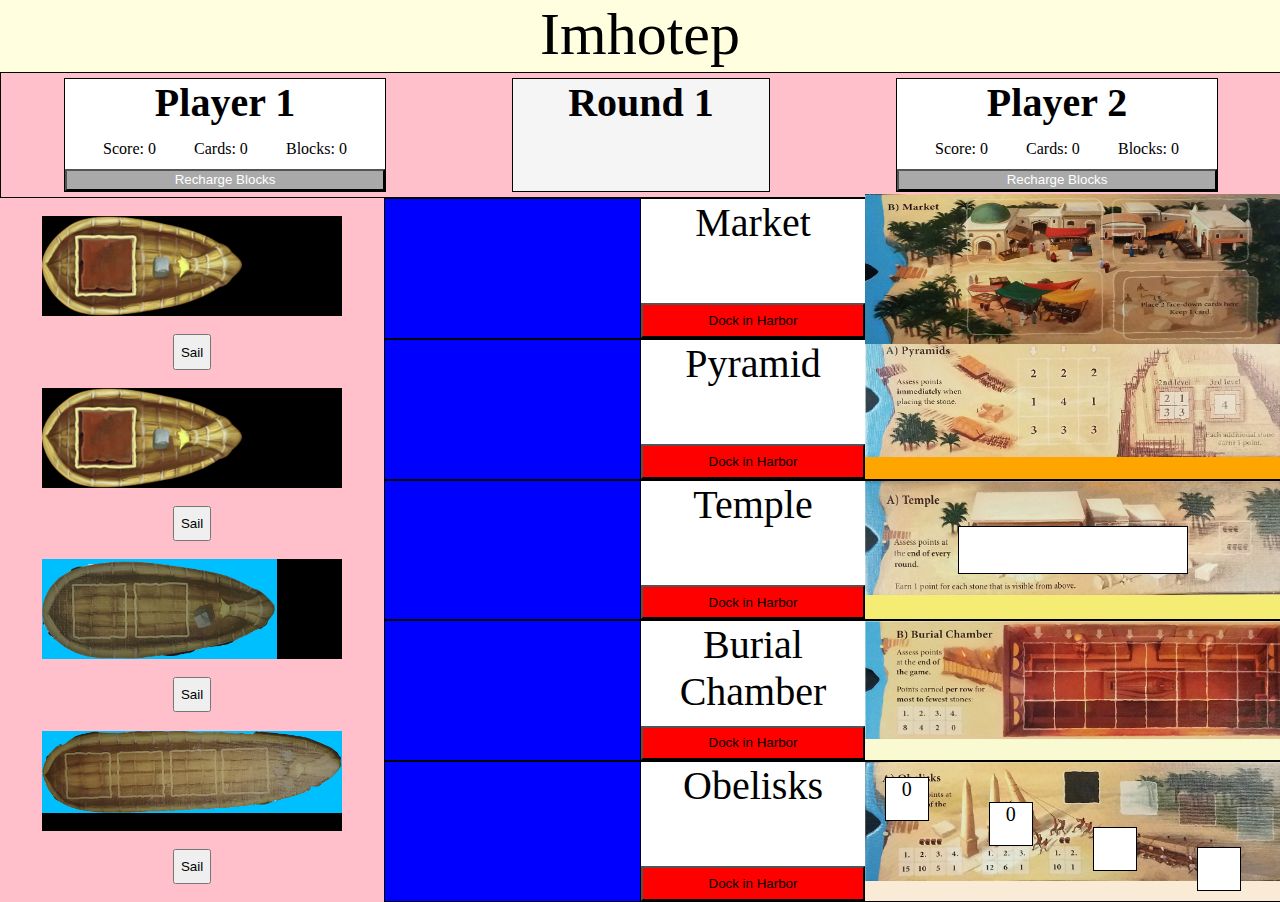
==== index.html @ 7f88c3fd "temple with calculations" ====
<!DOCTYPE html>
<html lang="en">
<head>
    <title>Imhotep Hackathon</title>
    <link rel="stylesheet" href="style.css">
    <script src="https://ajax.googleapis.com/ajax/libs/jquery/3.3.1/jquery.min.js"></script>
    <script src="ships.js"></script>
    <script src="burial_chamber.js"></script>
    <script src="temple.js"></script>
    <script src="players.js"></script>
    <script src="game.js"></script>
    <script src="main.js"></script>
</head>
<body>
    <div class="header">
        <div class="game-title">Imhotep</div>
    </div>
    <div class="body-container">
        <div class="stats-container">
            <div class="player-one-container">
                    <div class="player-title">
                        Player 1
                    </div>
                    <div class="player-stats">
                        <p class="player-one-score">Score: 0</p>
                        <p class="player-one-cards">Cards: 0</p>
                        <p class="player-one-blocks">Blocks: 0</p>
                    </div>
                    <button class="recharge-button" id="0">Recharge Blocks</button>
            </div>
            <div class="round-container">
                Round 1
            </div>
            <div class="player-two-container">
                <div class="player-title">
                    Player 2
                </div>
                <div class="player-stats">
                    <p class="player-two-score">Score: 0</p>
                    <p class="player-two-cards">Cards: 0</p>
                    <p class="player-two-blocks">Blocks: 0</p>
                </div>
                <button class="recharge-button" id="1">Recharge Blocks</button>
            </div>
        </div>
        <div class="gameboard-left-container">
            <div class="harbor">
            </div>
        </div>
        <div class="harbor-container">
            <div class="market-harbor"></div>
            <div class="pyramid-harbor"></div>
            <div class="temple-harbor"></div>
            <div class="burialchamber-harbor"></div>
            <div class="obelisks-harbor"></div>
        </div>
        <div class="gameboard-right-container">
            <div class="market-container">
                <div class="market-titlearea">
                        <div class="market-name">Market</div>
                        <button class="market-dock-button">Dock in Harbor</button>
                    </div>
                <div class="market-card-container">
                    <img src="game_pieces/market.jpg" alt="">
                    <div class="card" id="card1">card 1</div>
                    <div class="card" id="card1">card 2</div>
                    <div class="card" id="card3">card 3</div>
                    <div class="card" id="card4">card 4</div>
                </div>
            </div>
            <div class="pyramid">
                <div class="pyramid-titlearea">
                    <div class="pyramid-name">Pyramid</div>
                    <button class="pyramid-dock-button">Dock in Harbor</button>
                </div>
                <div class="pyramid-container">
                    <div class="pyramid-block-container">
                        <div class="pyramid-block" id="pyramidBlock1"></div>
                        <div class="pyramid-block" id="pyramidBlock2"></div>
                        <div class="pyramid-block" id="pyramidBlock3"></div>
                        <div class="pyramid-block" id="pyramidBlock4"></div>
                        <div class="pyramid-block" id="pyramidBlock5"></div>
                        <div class="pyramid-block" id="pyramidBlock6"></div>
                        <div class="pyramid-block" id="pyramidBlock7"></div>
                        <div class="pyramid-block" id="pyramidBlock8"></div>
                        <div class="pyramid-block" id="pyramidBlock9"></div>
                        <div class="pyramid-level2-container">
                            <div class="pyramid-block-2nd" id="pyramidBlock10"></div>
                            <div class="pyramid-block-2nd" id="pyramidBlock11"></div>
                            <div class="pyramid-block-2nd" id="pyramidBlock12"></div>
                            <div class="pyramid-block-2nd" id="pyramidBlock13"></div>
                        </div>
                        
                        <div class="pyramid-block-3rd" id="pyramidBlock14"></div>
                    </div>
                </div>
            </div>
            <div class="temple-container">
                <div class="temple-titlearea">
                    <div class="temple-name">Temple</div>
                    <button class="temple-dock-button">Dock in Harbor</button>
                </div>
                <div class="temple-block-container">
                    <div class="temple-block" id="templeBlock1"></div>
                </div>
            </div>
            <div class="burial-chamber">
                <div class="burial-chamber-titlearea">
                    <div class="burial-chamber-name">Burial Chamber</div>
                    <button class="burial-dock-button">Dock in Harbor</button>
                </div>
                <div class="burial-chamber-container">
                    <div class="burial_chamber">
                    </div>
                </div>
            </div>
            <div class="obelisks">
                <div class="obelisks-titlearea">
                    <div class="obelisks-name">Obelisks</div>
                    <button class="obelisks-dock-button">Dock in Harbor</button>
                </div>  
                <div class="obelisks-container">
                    
                    <div class="obelisks-column">
                        <div id="obelisk1">0</div>
                    </div>
                    <div class="obelisks-column">
                        <div id="obelisk2">0</div>
                    </div>
                    <div class="obelisks-column">
                        <div id="obelisk3"></div>
                    </div>
                    <div class="obelisks-column">
                        <div id="obelisk4"></div>
                    </div>
                </div>
            </div>
        </div>
    </div>
</body>
</html>
---- style.css ----
body {
    margin: 0;
    height: 100vh;
    width: 100vw;
}

.header {
    background-color: lightyellow;
    height: 8%;
    width: 100%;
    text-align: center;
}

.game-title {
    font-size: 60px;
}

.body-container {
    background-color: lightblue;
    height: 92%;
    width: 100%;
}

.stats-container {
    background-color: pink;
    border: 1px solid black;
    height: 15%;
    width: 100%;
    display: flex;
    justify-content: space-around;
    align-items: center;
}

.player-one-container {
    background-color: white;
    border: 1px solid black;
    height: 90%;
    width: 25%;
    display: flex;
    flex-direction: column;
}

.player-title {
    height: 40%;
    width: 100%;
    margin: auto;
    text-align: center;
    font-size: 40px;
    font-weight: bold;
}

.player-stats {
    height: 40%;
    width: 100%;
    display: flex;
    justify-content: space-evenly;
}

.recharge-button {
    height: 20%;
    width: 100%;
    background-color: darkgrey;
    color: white;
}

.round-container {
    background-color: whitesmoke;
    border: 1px solid black;
    height: 90%;
    width: 20%;
    text-align: center;
    font-size: 40px;
    font-weight: bold;
}

.player-two-container {
    background-color: white;
    border: 1px solid black;
    height: 90%;
    width: 25%;
    display: flex;
    flex-direction: column;
}

.gameboard-left-container {
    background-color: blueviolet;
    height: 85%;
    width: 30%;
    box-sizing: border-box;
    float: left;
}

.boat-container {
    background-color: purple;
    border: 1px solid black;
    height: 75%;
    width: 35%;
    display: flex;
    flex-direction: column;
    justify-content: space-evenly;
    align-items: center;
}




/* START OF JUN'S CSS */

.harbor{
    display: flex;
    background-color: pink;
    flex-direction: column;
    height: 100%;
    width: 100%;
    /* display: inline-flex; */
    justify-content: space-evenly;
    align-items: center;
}

.ship{
    height: 100px;
    width: 300px;
    background-repeat: no-repeat;
    background-size: contain;
    background-color: black;
}

.stone{
    height: 40px;
    width: 40px;
    float: right;
    background-color: rgb(0, 0, 0);
    border: 1px white groove;
}

/* .dock{
    height: 200px;
    width: 500px;
    border: 1px brown dotted;
} */

.burial_chamber{
    height: 90%;
    width: 90%;
    display: flex;
    flex-direction: column;
    flex-wrap: wrap;
    justify-content: left;
}

/* sail button */
.sail {
    height: 5%;
    width: 10%;
}

/* END OF JUN'S CSS */






/* .boat {
    background-color: lavender;
    border: 1px solid black;
    height: 20%;
    width: 90%;
    display: flex;
    justify-content: space-evenly;
    align-items: center;
}

.boat-square {
    background-color: grey;
    border: 1px solid black;
    height: 50%;
    width: 20%;
} */



.gameboard-right-container {
    background-color: orangered;
    height: 85%;
    width: 50%;
    display: flex;
    flex-direction: column;
    box-sizing: border-box;
    float: right;
}

.harbor-container {
    background-color: skyblue;
    height: 85%;
    width: 20%;
    float: left;
    display: flex;
    flex-direction: column;
}

.market-harbor {
    background-color: blue;
    border: 1px solid black;
    height: 20%;
    width: 100%;
}

.pyramid-harbor {
    background-color: blue;
    border: 1px solid black;
    height: 20%;
    width: 100%;
}

.temple-harbor {
    background-color: blue;
    border: 1px solid black;
    height: 20%;
    width: 100%;
}

.temple-block .stone {
    float: left;
}

.burialchamber-harbor {
    background-color: blue;
    border: 1px solid black;
    height: 20%;
    width: 100%;
    display: flex;
    justify-content: flex-end;
    align-items: center;

}

.obelisks-harbor {
    background-color: blue;
    border: 1px solid black;
    height: 20%;
    width: 100%;
}

.market-container {
    background-color: lightseagreen;
    border: 1px solid black;
    height: 20%;
    width: 100%;
    display: inline-flex;
}

.market-titlearea {
    background-color: white;
    height: 100%;
    width: 35%;
    display: flex;
    flex-direction: column;
}

.market-name {
    background-color: white;
    height: 75%;
    width: 100%;
    text-align: center;
    font-size: 40px;
}

.market-dock-button {
    background-color: red;
    height: 25%;
    width: 100%;
}

.market-card-container {
    background-color: lightcyan;
    /* background-image: url(game_pieces/market.jpg);
    background-repeat: no-repeat;
    background-size: cover; */
    /* max-width: 100%;
    max-height: auto;
    width: 100px;
    height: 100px; */
    float: right;
    height: 100%;
    width: 65%;
    display: flex;
    flex-direction: column;
    flex-wrap: wrap;
    justify-content: space-around;
    align-items: center;
    position: relative;
}

.market-card-container > img {
    max-width: 100%;
    max-height: auto;
    width: 630px;
    height: 150px;
    position: absolute;
}

.card {
    background-color: white;
    border: 1px solid black;
    height: 40%;
    width: 30%;
    /* z-index: 1; */
}

.pyramid {
    background-color: lightcyan;
    border: 1px solid black;
    height: 20%;
    width: 100%;
    display: inline-flex;
}

.pyramid-titlearea {
    background-color: white;
    height: 100%;
    width: 35%;
    display: flex;
    flex-direction: column;
}

.pyramid-name {
    background-color: white;
    height: 75%;
    width: 100%;
    text-align: center;
    font-size: 40px;
}

.pyramid-dock-button {
    background-color: red;
    height: 25%;
    width: 100%;
}

.pyramid-container {
    background-color: orange;
    background-image: url(game_pieces/pyramids.jpg);
    background-repeat: no-repeat;
    background-size: contain;
    height: 100%;
    width: 65%;
    float: right;
    display: flex;
    justify-content: center;
    align-items: center;
}

.pyramid-block-container {
    background-color: transparent;
    height: 100%;
    width: 35%;
    text-align: center;
    display: flex;
    flex-wrap: wrap;
    align-items: center;
    justify-content: inherit;
    position: relative;
}

.pyramid-block {
    background-color: transparent;
    /* border: 1px solid black; */
    box-sizing: border-box;
    height: 33.1%;
    width: 30%;
}

.pyramid-level2-container {
    background-color: transparent;
    /* border: 1px solid black; */
    position: absolute;
    height: 70%;
    width: 55%;
    display: flex;
    flex-wrap: wrap;
    align-items: center;
}

.pyramid-block-2nd {
    background-color: transparent;
    /* border: 1px solid black; */
    box-sizing: border-box;
    height: 50%;
    width: 50%;
}

.pyramid-block-3rd {
    background-color: transparent;
    /* border: 1px solid black; */
    box-sizing: border-box;
    height: 33%;
    width: 30%;
    position: absolute;
}

.temple-container {
    background-color: lightcyan;
    border: 1px solid black;
    height: 20%;
    width: 100%;
    display: inline-flex;
}

.temple-titlearea {
    background-color: white;
    height: 100%;
    width: 35%;
    display: flex;
    flex-direction: column;
}

.temple-name {
    background-color: white;
    height: 75%;
    width: 100%;
    text-align: center;
    font-size: 40px;
}

.temple-dock-button {
    background-color: red;
    height: 25%;
    width: 100%;
}

.temple-block-container {
    background-color: rgb(245, 236, 116);
    background-image: url(game_pieces/temple.jpg);
    background-repeat: no-repeat;
    background-size: contain;
    height: 100%;
    width: 65%;
    float: right;
    display: flex;
    justify-content: center;
    align-items: center;
}

.temple-block {
    background-color: white;
    border: 1px solid black;
    height: 33%;
    width: 55%;
    float: left;
}

.burial-chamber {
    background-color: lightgoldenrodyellow;
    border: 1px solid black;
    height: 20%;
    width: 100%;
    display: inline-flex;
}

.burial-chamber-titlearea {
    background-color: white;
    height: 100%;
    width: 35%;
    display: flex;
    flex-direction: column;
}

.burial-chamber-name {
    background-color: white;
    height: 75%;
    width: 100%;
    text-align: center;
    font-size: 40px;
}

.burial-dock-button {
    background-color: red;
    height: 25%;
    width: 100%;
}

.burial-chamber-container {
    background-image: url('game_pieces/burial_chamber.jpg');
    background-repeat: no-repeat;
    background-size: contain;
    /* background-position: center; */
    height: 100%;
    width: 65%;
    display: flex;
    justify-content: center;
    align-items: center;
    float: right;
}

.burial-chamber-block-container {
    background-color: whitesmoke;
    height: 90%;
    width: 90%;
    display: flex;
    flex-wrap: wrap;
    align-items: center;
}

/* created dynamically */
/* .burial-block {
    background-color: gray;
    border: 1px solid black;
    height: 32%;
    width: 12.1%;
} */

.obelisks {
    background-color: lightslategray;
    border: 1px solid black;
    height: 20%;
    width: 100%;
    display: inline-flex;
}

.obelisks-titlearea {
    background-color: white;
    height: 100%;
    width: 35%;
    display: flex;
    flex-direction: column;
}

.obelisks-name {
    background-color: white;
    height: 75%;
    width: 100%;
    text-align: center;
    font-size: 40px;
}

.obelisks-dock-button {
    background-color: red;
    height: 25%;
    width: 100%;
}

.obelisks-container {
    background-color: antiquewhite;
    background-image: url(game_pieces/obelisks.jpg);
    background-repeat: no-repeat;
    background-size: contain;
    height: 100%;
    width: 65%;
    float: right;
    display: flex;
}

.obelisks-column {
    /* background-color: gold; */
    box-sizing: border-box;
    height: 100%;
    width: 25%;
    position: relative;
}

#obelisk1 {
    background-color: white;
    border: 1px solid black;
    height: 30%;
    width: 40%;
    position: absolute;
    top: 15px;
    left: 20px;
    text-align: center;
    font-size: 20px;
}

#obelisk2 {
    background-color: white;
    border: 1px solid black;
    height: 30%;
    width: 40%;
    position: absolute;
    left: 20px;
    top: 40px;
    text-align: center;
    font-size: 20px;
}

#obelisk3 {
    background-color: white;
    border: 1px solid black;
    height: 30%;
    width: 40%;
    position: absolute;
    top: 65px;
    left: 20px;
}

#obelisk4 {
    background-color: white;
    border: 1px solid black;
    height: 30%;
    width: 40%;
    position: absolute;
    top: 85px;
    left: 20px;
}

.burialchamber-harbor > .ship {
    
}
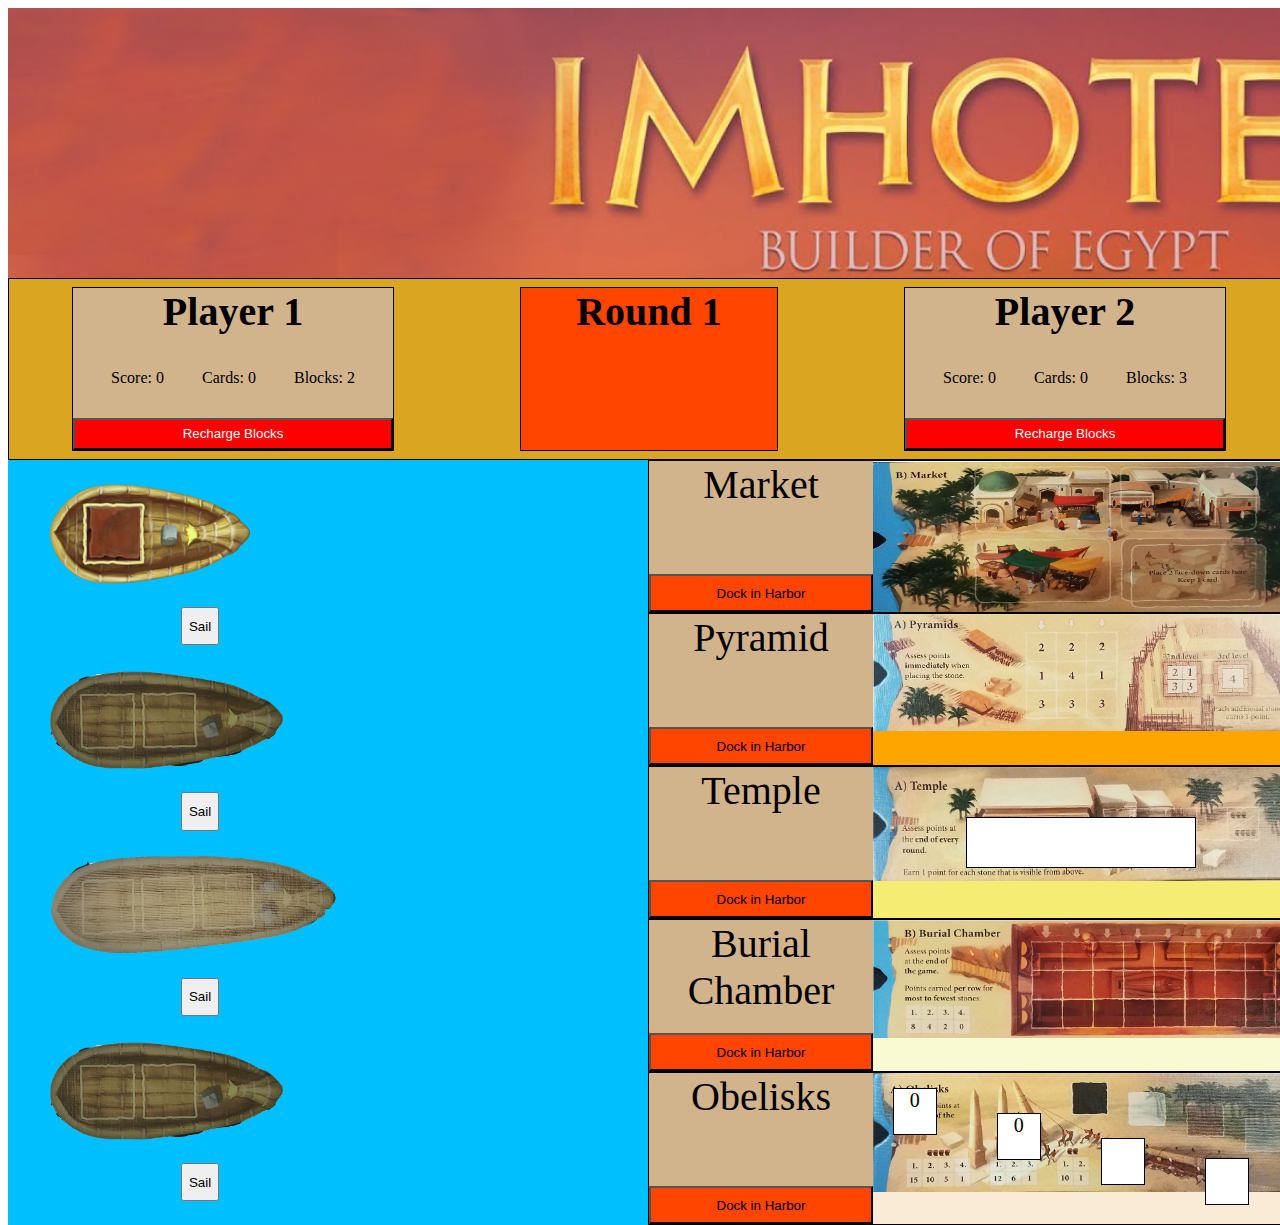
==== commit 7f75ac06: "Merge pull request #23 from jyataslam/temple4" ====
--- a/index.html
+++ b/index.html
@@ -13,7 +13,7 @@
 </head>
 <body>
     <div class="header">
-        <div class="game-title">Imhotep</div>
+        <div class="game-title"></div>
     </div>
     <div class="body-container">
         <div class="stats-container">
@@ -22,23 +22,23 @@
                         Player 1
                     </div>
                     <div class="player-stats">
-                        <p class="player-one-score">Score: 0</p>
-                        <p class="player-one-cards">Cards: 0</p>
-                        <p class="player-one-blocks">Blocks: 0</p>
+                        <p class="player-one-score">Score: <span class="playerOneScore">0</span></p>
+                        <p class="player-one-cards">Cards: <span class="playerOneCards">0</span></p>
+                        <p class="player-one-blocks">Blocks: <span class="playerOneBlocks">2</span></p>
                     </div>
                     <button class="recharge-button" id="0">Recharge Blocks</button>
             </div>
             <div class="round-container">
-                Round 1
+                <span>Round 1</span>
             </div>
             <div class="player-two-container">
                 <div class="player-title">
                     Player 2
                 </div>
                 <div class="player-stats">
-                    <p class="player-two-score">Score: 0</p>
-                    <p class="player-two-cards">Cards: 0</p>
-                    <p class="player-two-blocks">Blocks: 0</p>
+                    <p class="player-two-score">Score: <span class="playerTwoScore">0</span></p>
+                    <p class="player-two-cards">Cards: <span class="playerTwoCards">0</span></p>
+                    <p class="player-two-blocks">Blocks: <span class="playerTwoBlocks">3</span></p>
                 </div>
                 <button class="recharge-button" id="1">Recharge Blocks</button>
             </div>
--- a/style.css
+++ b/style.css
@@ -1,30 +1,35 @@
 body {
-    margin: 0;
     height: 100vh;
     width: 100vw;
 }
 
 .header {
-    background-color: lightyellow;
-    height: 8%;
+
+    height: 30%;
     width: 100%;
     text-align: center;
 }
 
 .game-title {
-    font-size: 60px;
+    background-size: cover;
+    background-image: url("game_pieces/imhotep-title.jpg");
+    background-repeat: no-repeat;
+    display: inline-flex;
+    height: 100%;
+    width: 100%;
 }
 
 .body-container {
     background-color: lightblue;
-    height: 92%;
-    width: 100%;
+    height: 100%;
+    width: 100%;
+
 }
 
 .stats-container {
-    background-color: pink;
-    border: 1px solid black;
-    height: 15%;
+    background-color: goldenrod;
+    border: 1px solid black;
+    height: 20%;
     width: 100%;
     display: flex;
     justify-content: space-around;
@@ -32,7 +37,8 @@
 }
 
 .player-one-container {
-    background-color: white;
+    background-color: tan;
+    font-family: "Times New Roman", Times, Serif;
     border: 1px solid black;
     height: 90%;
     width: 25%;
@@ -59,12 +65,12 @@
 .recharge-button {
     height: 20%;
     width: 100%;
-    background-color: darkgrey;
+    background-color: red;
     color: white;
 }
 
 .round-container {
-    background-color: whitesmoke;
+    background-color: orangered;
     border: 1px solid black;
     height: 90%;
     width: 20%;
@@ -74,7 +80,8 @@
 }
 
 .player-two-container {
-    background-color: white;
+    background-color: tan;
+    font-family: "Times New Roman", Times, Serif;
     border: 1px solid black;
     height: 90%;
     width: 25%;
@@ -92,7 +99,7 @@
 
 .boat-container {
     background-color: purple;
-    border: 1px solid black;
+    //border: 1px solid black;
     height: 75%;
     width: 35%;
     display: flex;
@@ -108,7 +115,7 @@
 
 .harbor{
     display: flex;
-    background-color: pink;
+    background-color: deepskyblue;
     flex-direction: column;
     height: 100%;
     width: 100%;
@@ -122,13 +129,13 @@
     width: 300px;
     background-repeat: no-repeat;
     background-size: contain;
-    background-color: black;
+    background-color: deepskyblue;
 }
 
 .stone{
     height: 40px;
     width: 40px;
-    float: right;
+    float: left;
     background-color: rgb(0, 0, 0);
     border: 1px white groove;
 }
@@ -200,22 +207,19 @@
 }
 
 .market-harbor {
-    background-color: blue;
-    border: 1px solid black;
+    background-color: deepskyblue;
     height: 20%;
     width: 100%;
 }
 
 .pyramid-harbor {
-    background-color: blue;
-    border: 1px solid black;
+    background-color: deepskyblue;
     height: 20%;
     width: 100%;
 }
 
 .temple-harbor {
-    background-color: blue;
-    border: 1px solid black;
+    background-color: deepskyblue;
     height: 20%;
     width: 100%;
 }
@@ -225,8 +229,7 @@
 }
 
 .burialchamber-harbor {
-    background-color: blue;
-    border: 1px solid black;
+    background-color: deepskyblue;
     height: 20%;
     width: 100%;
     display: flex;
@@ -236,8 +239,7 @@
 }
 
 .obelisks-harbor {
-    background-color: blue;
-    border: 1px solid black;
+    background-color: deepskyblue;
     height: 20%;
     width: 100%;
 }
@@ -259,7 +261,8 @@
 }
 
 .market-name {
-    background-color: white;
+    background-color: tan;
+    font-family: "Times New Roman", Times, Serif;
     height: 75%;
     width: 100%;
     text-align: center;
@@ -267,7 +270,7 @@
 }
 
 .market-dock-button {
-    background-color: red;
+    background-color: orangered;
     height: 25%;
     width: 100%;
 }
@@ -325,7 +328,8 @@
 }
 
 .pyramid-name {
-    background-color: white;
+    background-color: tan;
+    font-family: "Times New Roman", Times, Serif;
     height: 75%;
     width: 100%;
     text-align: center;
@@ -333,7 +337,7 @@
 }
 
 .pyramid-dock-button {
-    background-color: red;
+    background-color: orangered;
     height: 25%;
     width: 100%;
 }
@@ -416,7 +420,8 @@
 }
 
 .temple-name {
-    background-color: white;
+    background-color: tan;
+    font-family: "Times New Roman", Times, Serif;
     height: 75%;
     width: 100%;
     text-align: center;
@@ -424,7 +429,7 @@
 }
 
 .temple-dock-button {
-    background-color: red;
+    background-color: orangered;
     height: 25%;
     width: 100%;
 }
@@ -467,7 +472,8 @@
 }
 
 .burial-chamber-name {
-    background-color: white;
+    background-color: tan;
+    font-family: "Times New Roman", Times, Serif;
     height: 75%;
     width: 100%;
     text-align: center;
@@ -475,7 +481,7 @@
 }
 
 .burial-dock-button {
-    background-color: red;
+    background-color: orangered;
     height: 25%;
     width: 100%;
 }
@@ -527,7 +533,8 @@
 }
 
 .obelisks-name {
-    background-color: white;
+    background-color: tan;
+    font-family: "Times New Roman", Times, Serif;
     height: 75%;
     width: 100%;
     text-align: center;
@@ -535,7 +542,7 @@
 }
 
 .obelisks-dock-button {
-    background-color: red;
+    background-color: orangered;
     height: 25%;
     width: 100%;
 }
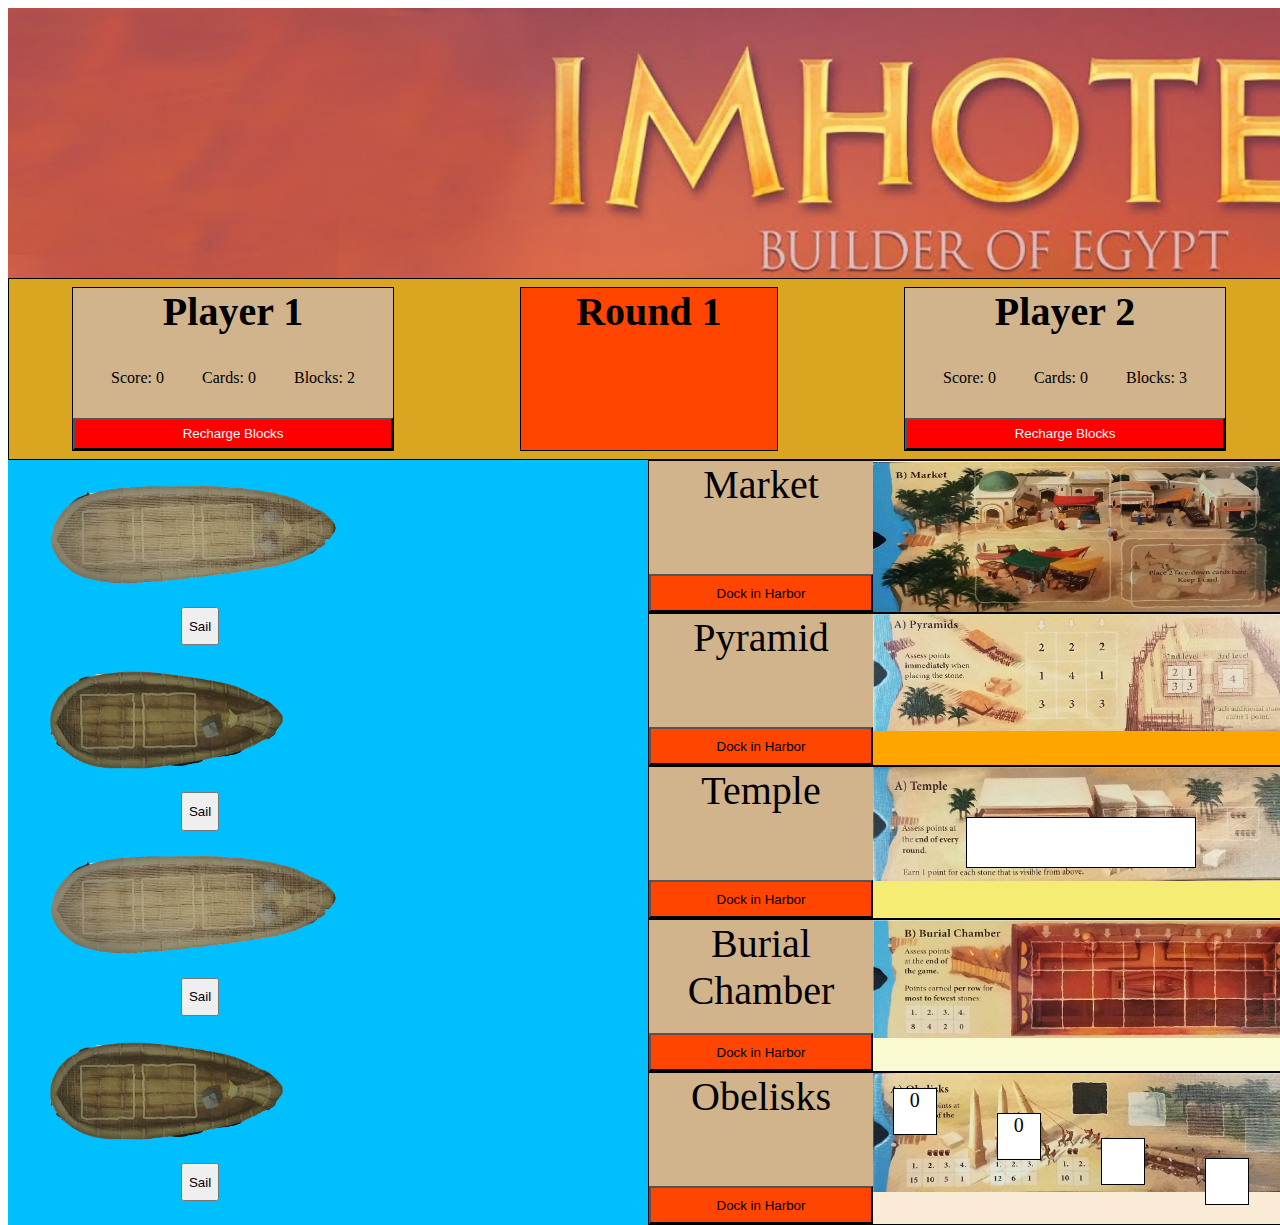
==== commit 08520fbe: "pyramidObj completely done: docking, render, calc points" ====
--- a/index.html
+++ b/index.html
@@ -7,6 +7,7 @@
     <script src="ships.js"></script>
     <script src="burial_chamber.js"></script>
     <script src="temple.js"></script>
+    <script src="pyramid.js"></script>
     <script src="players.js"></script>
     <script src="game.js"></script>
     <script src="main.js"></script>
@@ -75,23 +76,6 @@
                 </div>
                 <div class="pyramid-container">
                     <div class="pyramid-block-container">
-                        <div class="pyramid-block" id="pyramidBlock1"></div>
-                        <div class="pyramid-block" id="pyramidBlock2"></div>
-                        <div class="pyramid-block" id="pyramidBlock3"></div>
-                        <div class="pyramid-block" id="pyramidBlock4"></div>
-                        <div class="pyramid-block" id="pyramidBlock5"></div>
-                        <div class="pyramid-block" id="pyramidBlock6"></div>
-                        <div class="pyramid-block" id="pyramidBlock7"></div>
-                        <div class="pyramid-block" id="pyramidBlock8"></div>
-                        <div class="pyramid-block" id="pyramidBlock9"></div>
-                        <div class="pyramid-level2-container">
-                            <div class="pyramid-block-2nd" id="pyramidBlock10"></div>
-                            <div class="pyramid-block-2nd" id="pyramidBlock11"></div>
-                            <div class="pyramid-block-2nd" id="pyramidBlock12"></div>
-                            <div class="pyramid-block-2nd" id="pyramidBlock13"></div>
-                        </div>
-                        
-                        <div class="pyramid-block-3rd" id="pyramidBlock14"></div>
                     </div>
                 </div>
             </div>
--- a/style.css
+++ b/style.css
@@ -99,7 +99,7 @@
 
 .boat-container {
     background-color: purple;
-    //border: 1px solid black;
+    border: 1px solid black;
     height: 75%;
     width: 35%;
     display: flex;
@@ -367,9 +367,89 @@
     position: relative;
 }
 
+.pyramid-bottom {
+    background-color: white;
+    border: 1px solid black;
+    box-sizing: border-box;
+    height: 33.1%;
+    width: 30%;
+}
+
+/* .pyramid-middle {
+    background-color: rgba(255, 255, 255, 0.527);
+    border: 1px solid black;
+    box-sizing: border-box;
+    height: 33.1%;
+    width: 30%;
+    position: absolute;
+    top: 16.55%;
+    left: 15%;
+    z-index: 1;
+} */
+
+.pyramid-block-container > div:nth-child(10){
+    background-color: rgba(122, 122, 122, 0);
+    border: 1px solid black;
+    box-sizing: border-box;
+    height: 33.1%;
+    width: 30%;
+    position: absolute;
+    top: 16.55%;
+    left: 15%;
+    z-index: 1;
+}
+
+.pyramid-block-container > div:nth-child(11){
+    background-color: rgba(122, 122, 122, 0);
+    border: 1px solid black;
+    box-sizing: border-box;
+    height: 33.1%;
+    width: 30%;
+    position: absolute;
+    top: 16.55%;
+    left: 45%;
+    z-index: 1;
+}
+
+.pyramid-block-container > div:nth-child(12){
+    background-color: rgba(122, 122, 122, 0);
+    border: 1px solid black;
+    box-sizing: border-box;
+    height: 33.1%;
+    width: 30%;
+    position: absolute;
+    top: 49.65%;
+    left: 15%;
+    z-index: 1;
+}
+
+.pyramid-block-container > div:nth-child(13){
+    background-color: rgba(122, 122, 122, 0);
+    border: 1px solid black;
+    box-sizing: border-box;
+    height: 33.1%;
+    width: 30%;
+    position: absolute;
+    top: 49.65%;
+    left: 45%;
+    z-index: 1;
+}
+
+.pyramid-top {
+    background-color: rgba(0, 0, 0, 0);
+    border: 1px solid black;
+    box-sizing: border-box;
+    height: 33.1%;
+    width: 30%;
+    position: absolute;
+    top: 33.1%;
+    left: 30%;
+    z-index: 2;
+}
+/*
 .pyramid-block {
     background-color: transparent;
-    /* border: 1px solid black; */
+    border: 1px solid black;
     box-sizing: border-box;
     height: 33.1%;
     width: 30%;
@@ -377,7 +457,7 @@
 
 .pyramid-level2-container {
     background-color: transparent;
-    /* border: 1px solid black; */
+    border: 1px solid black;
     position: absolute;
     height: 70%;
     width: 55%;
@@ -388,7 +468,7 @@
 
 .pyramid-block-2nd {
     background-color: transparent;
-    /* border: 1px solid black; */
+    border: 1px solid black;
     box-sizing: border-box;
     height: 50%;
     width: 50%;
@@ -396,13 +476,13 @@
 
 .pyramid-block-3rd {
     background-color: transparent;
-    /* border: 1px solid black; */
-    box-sizing: border-box;
-    height: 33%;
-    width: 30%;
-    position: absolute;
-}
-
+    border: 1px solid black;
+    box-sizing: border-box;
+    height: 50%;
+    width: 50%;
+    position: absolute;
+}
+*/
 .temple-container {
     background-color: lightcyan;
     border: 1px solid black;
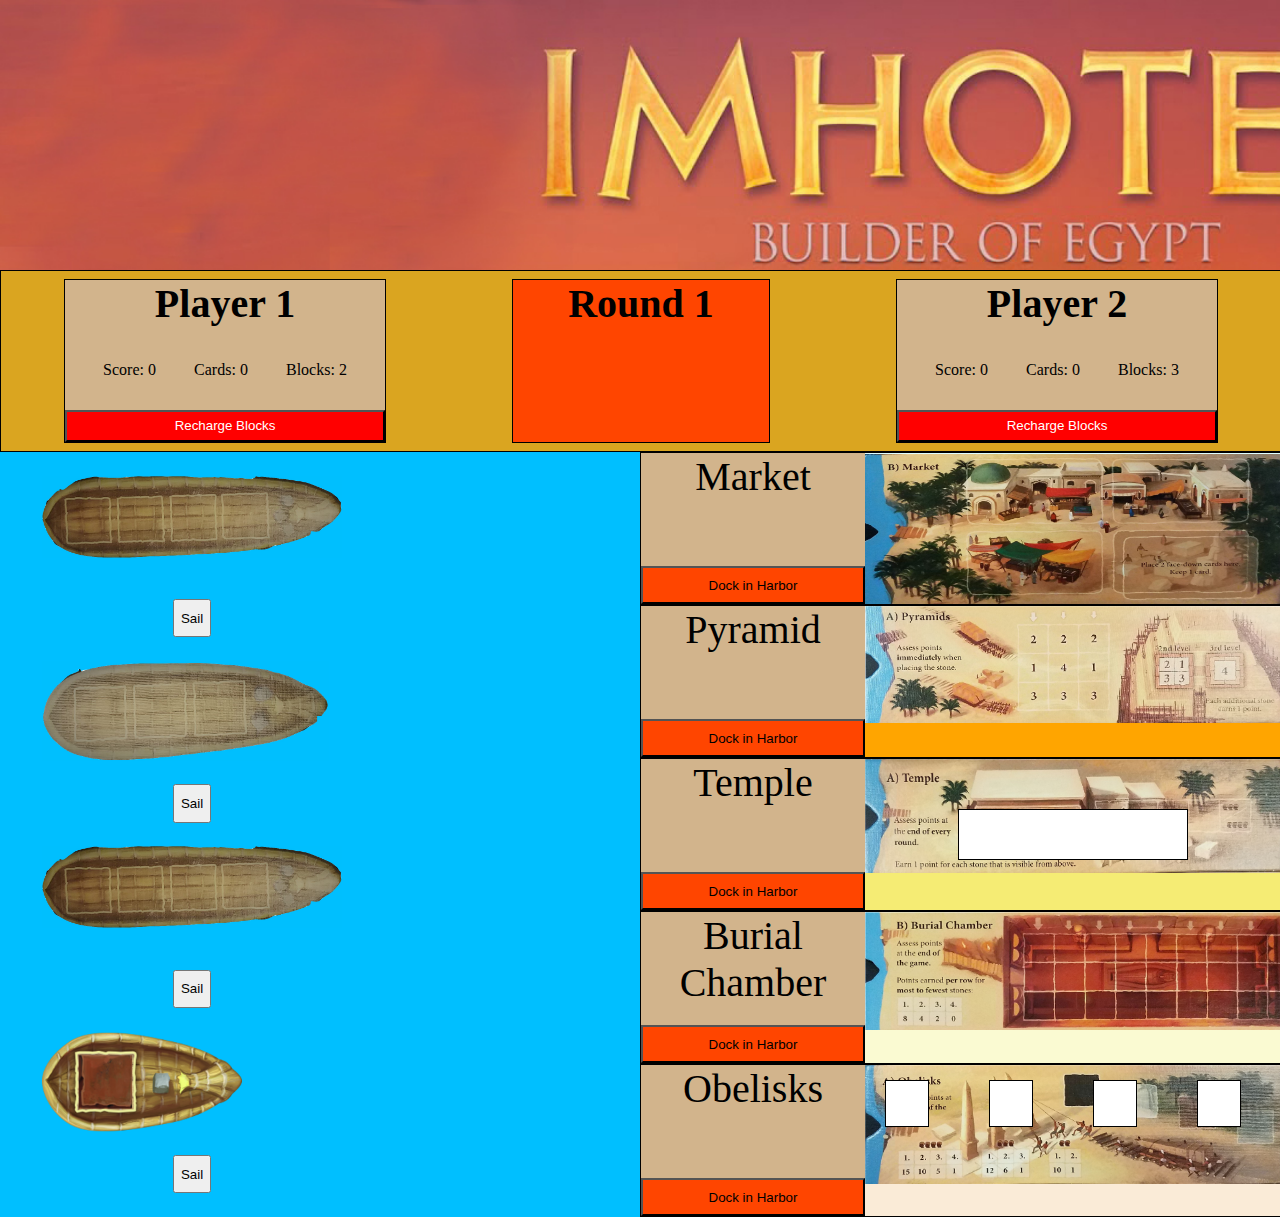
==== commit c1e8cef8: "obeliskObj complete, game updates round, game auto moves next round, cleaned up some excess code" ====
--- a/index.html
+++ b/index.html
@@ -8,6 +8,7 @@
     <script src="burial_chamber.js"></script>
     <script src="temple.js"></script>
     <script src="pyramid.js"></script>
+    <script src="obelisks.js"></script>
     <script src="players.js"></script>
     <script src="game.js"></script>
     <script src="main.js"></script>
@@ -106,16 +107,16 @@
                 <div class="obelisks-container">
                     
                     <div class="obelisks-column">
-                        <div id="obelisk1">0</div>
+                        <div id="obelisk1" class="black"></div>
                     </div>
                     <div class="obelisks-column">
-                        <div id="obelisk2">0</div>
+                        <div id="obelisk2" class="white"></div>
                     </div>
                     <div class="obelisks-column">
-                        <div id="obelisk3"></div>
+                        <div id="obelisk3" class="brown"></div>
                     </div>
                     <div class="obelisks-column">
-                        <div id="obelisk4"></div>
+                        <div id="obelisk4" class="gray"></div>
                     </div>
                 </div>
             </div>
--- a/style.css
+++ b/style.css
@@ -1,10 +1,10 @@
 body {
+    margin: 0;
     height: 100vh;
     width: 100vw;
 }
 
 .header {
-
     height: 30%;
     width: 100%;
     text-align: center;
@@ -23,7 +23,6 @@
     background-color: lightblue;
     height: 100%;
     width: 100%;
-
 }
 
 .stats-container {
@@ -36,7 +35,7 @@
     align-items: center;
 }
 
-.player-one-container {
+.player-one-container, .player-two-container {
     background-color: tan;
     font-family: "Times New Roman", Times, Serif;
     border: 1px solid black;
@@ -79,16 +78,6 @@
     font-weight: bold;
 }
 
-.player-two-container {
-    background-color: tan;
-    font-family: "Times New Roman", Times, Serif;
-    border: 1px solid black;
-    height: 90%;
-    width: 25%;
-    display: flex;
-    flex-direction: column;
-}
-
 .gameboard-left-container {
     background-color: blueviolet;
     height: 85%;
@@ -107,8 +96,6 @@
     justify-content: space-evenly;
     align-items: center;
 }
-
-
 
 
 /* START OF JUN'S CSS */
@@ -164,10 +151,6 @@
 /* END OF JUN'S CSS */
 
 
-
-
-
-
 /* .boat {
     background-color: lavender;
     border: 1px solid black;
@@ -184,7 +167,6 @@
     height: 50%;
     width: 20%;
 } */
-
 
 
 .gameboard-right-container {
@@ -206,19 +188,7 @@
     flex-direction: column;
 }
 
-.market-harbor {
-    background-color: deepskyblue;
-    height: 20%;
-    width: 100%;
-}
-
-.pyramid-harbor {
-    background-color: deepskyblue;
-    height: 20%;
-    width: 100%;
-}
-
-.temple-harbor {
+.market-harbor, .pyramid-harbor, .temple-harbor, .obelisks-harbor {
     background-color: deepskyblue;
     height: 20%;
     width: 100%;
@@ -235,13 +205,6 @@
     display: flex;
     justify-content: flex-end;
     align-items: center;
-
-}
-
-.obelisks-harbor {
-    background-color: deepskyblue;
-    height: 20%;
-    width: 100%;
 }
 
 .market-container {
@@ -252,7 +215,7 @@
     display: inline-flex;
 }
 
-.market-titlearea {
+.market-titlearea, .pyramid-titlearea, .temple-titlearea, .burial-chamber-titlearea, .obelisks-titlearea {
     background-color: white;
     height: 100%;
     width: 35%;
@@ -260,7 +223,7 @@
     flex-direction: column;
 }
 
-.market-name {
+.market-name, .pyramid-name, .temple-name, .burial-chamber-name, .obelisks-name {
     background-color: tan;
     font-family: "Times New Roman", Times, Serif;
     height: 75%;
@@ -269,7 +232,7 @@
     font-size: 40px;
 }
 
-.market-dock-button {
+.market-dock-button, .pyramid-dock-button, .temple-dock-button, .burial-dock-button, .obelisks-dock-button {
     background-color: orangered;
     height: 25%;
     width: 100%;
@@ -319,29 +282,6 @@
     display: inline-flex;
 }
 
-.pyramid-titlearea {
-    background-color: white;
-    height: 100%;
-    width: 35%;
-    display: flex;
-    flex-direction: column;
-}
-
-.pyramid-name {
-    background-color: tan;
-    font-family: "Times New Roman", Times, Serif;
-    height: 75%;
-    width: 100%;
-    text-align: center;
-    font-size: 40px;
-}
-
-.pyramid-dock-button {
-    background-color: orangered;
-    height: 25%;
-    width: 100%;
-}
-
 .pyramid-container {
     background-color: orange;
     background-image: url(game_pieces/pyramids.jpg);
@@ -491,29 +431,6 @@
     display: inline-flex;
 }
 
-.temple-titlearea {
-    background-color: white;
-    height: 100%;
-    width: 35%;
-    display: flex;
-    flex-direction: column;
-}
-
-.temple-name {
-    background-color: tan;
-    font-family: "Times New Roman", Times, Serif;
-    height: 75%;
-    width: 100%;
-    text-align: center;
-    font-size: 40px;
-}
-
-.temple-dock-button {
-    background-color: orangered;
-    height: 25%;
-    width: 100%;
-}
-
 .temple-block-container {
     background-color: rgb(245, 236, 116);
     background-image: url(game_pieces/temple.jpg);
@@ -541,29 +458,6 @@
     height: 20%;
     width: 100%;
     display: inline-flex;
-}
-
-.burial-chamber-titlearea {
-    background-color: white;
-    height: 100%;
-    width: 35%;
-    display: flex;
-    flex-direction: column;
-}
-
-.burial-chamber-name {
-    background-color: tan;
-    font-family: "Times New Roman", Times, Serif;
-    height: 75%;
-    width: 100%;
-    text-align: center;
-    font-size: 40px;
-}
-
-.burial-dock-button {
-    background-color: orangered;
-    height: 25%;
-    width: 100%;
 }
 
 .burial-chamber-container {
@@ -604,29 +498,6 @@
     display: inline-flex;
 }
 
-.obelisks-titlearea {
-    background-color: white;
-    height: 100%;
-    width: 35%;
-    display: flex;
-    flex-direction: column;
-}
-
-.obelisks-name {
-    background-color: tan;
-    font-family: "Times New Roman", Times, Serif;
-    height: 75%;
-    width: 100%;
-    text-align: center;
-    font-size: 40px;
-}
-
-.obelisks-dock-button {
-    background-color: orangered;
-    height: 25%;
-    width: 100%;
-}
-
 .obelisks-container {
     background-color: antiquewhite;
     background-image: url(game_pieces/obelisks.jpg);
@@ -646,7 +517,7 @@
     position: relative;
 }
 
-#obelisk1 {
+#obelisk1, #obelisk2, #obelisk3, #obelisk4 {
     background-color: white;
     border: 1px solid black;
     height: 30%;
@@ -658,38 +529,6 @@
     font-size: 20px;
 }
 
-#obelisk2 {
-    background-color: white;
-    border: 1px solid black;
-    height: 30%;
-    width: 40%;
-    position: absolute;
-    left: 20px;
-    top: 40px;
-    text-align: center;
-    font-size: 20px;
-}
-
-#obelisk3 {
-    background-color: white;
-    border: 1px solid black;
-    height: 30%;
-    width: 40%;
-    position: absolute;
-    top: 65px;
-    left: 20px;
-}
-
-#obelisk4 {
-    background-color: white;
-    border: 1px solid black;
-    height: 30%;
-    width: 40%;
-    position: absolute;
-    top: 85px;
-    left: 20px;
-}
-
 .burialchamber-harbor > .ship {
     
 }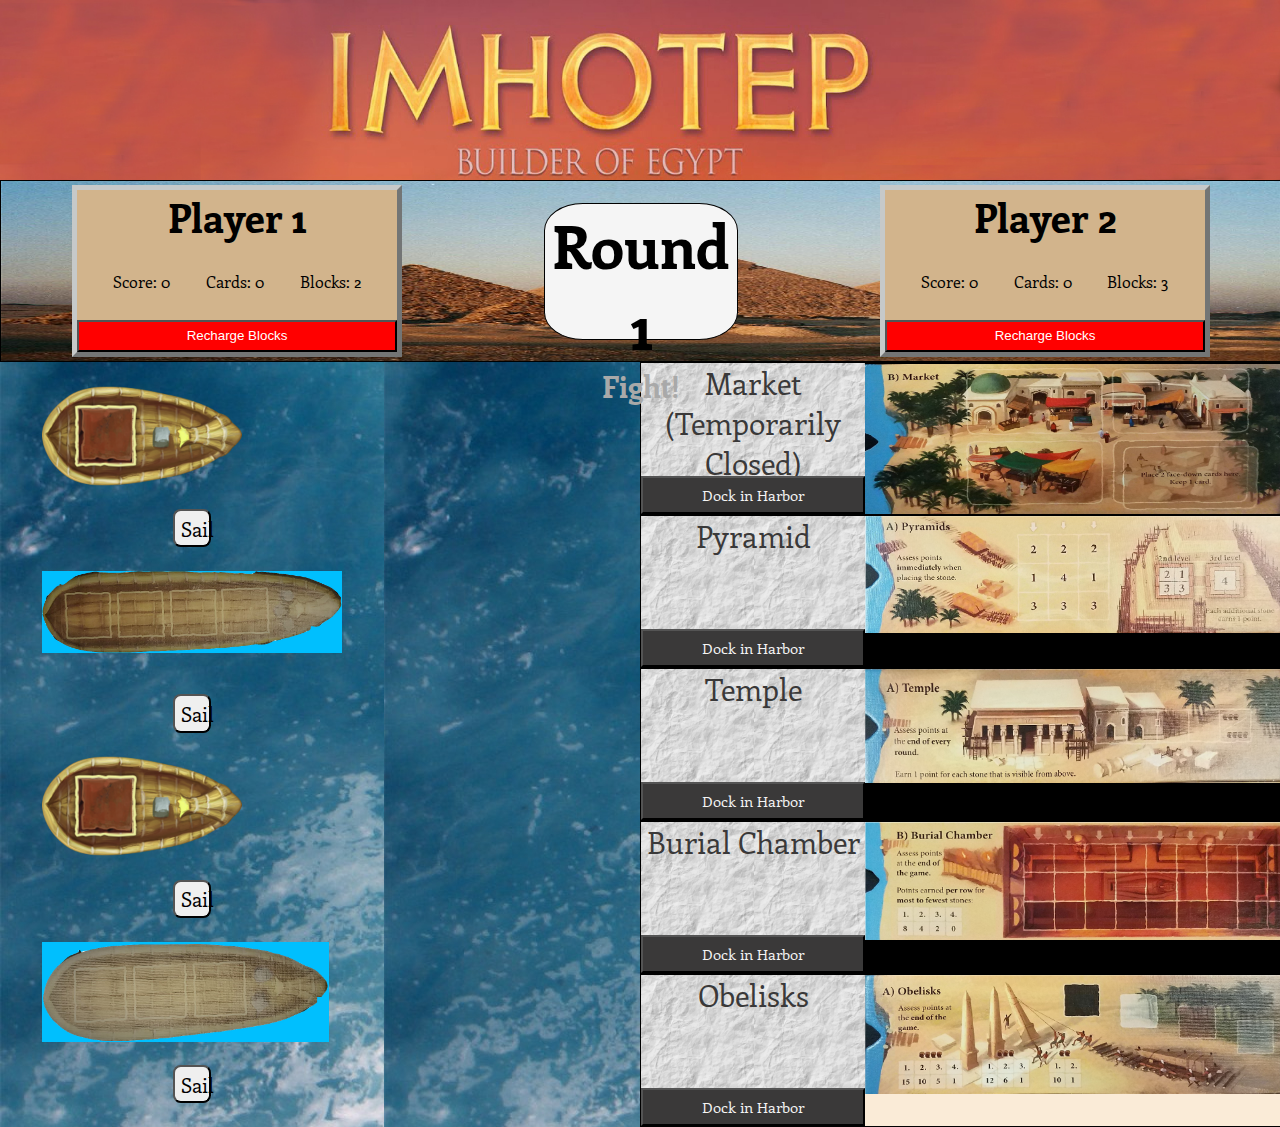
==== commit cc42ebd5: "cleaned up css added new background image for stats container changed overall body font added backgr" ====
--- a/index.html
+++ b/index.html
@@ -2,6 +2,7 @@
 <html lang="en">
 <head>
     <title>Imhotep Hackathon</title>
+    <link href="https://fonts.googleapis.com/css?family=Enriqueta" rel="stylesheet">
     <link rel="stylesheet" href="style.css">
     <script src="https://ajax.googleapis.com/ajax/libs/jquery/3.3.1/jquery.min.js"></script>
     <script src="ships.js"></script>
@@ -31,7 +32,8 @@
                     <button class="recharge-button" id="0">Recharge Blocks</button>
             </div>
             <div class="round-container">
-                <span>Round 1</span>
+                <span class="round-title">Round 1</span>
+                <span class="fight">Fight!</span>
             </div>
             <div class="player-two-container">
                 <div class="player-title">
@@ -59,7 +61,8 @@
         <div class="gameboard-right-container">
             <div class="market-container">
                 <div class="market-titlearea">
-                        <div class="market-name">Market</div>
+                        <div class="market-name">Market<br>
+                        (Temporarily Closed)</div>
                         <button class="market-dock-button">Dock in Harbor</button>
                     </div>
                 <div class="market-card-container">
--- a/style.css
+++ b/style.css
@@ -2,43 +2,45 @@
     margin: 0;
     height: 100vh;
     width: 100vw;
+    font-family: 'Enriqueta', serif;
 }
 
 .header {
-    height: 30%;
+    height: 20%;
     width: 100%;
     text-align: center;
 }
 
 .game-title {
-    background-size: cover;
+    background-size: 100% 100%;
     background-image: url("game_pieces/imhotep-title.jpg");
     background-repeat: no-repeat;
-    display: inline-flex;
     height: 100%;
     width: 100%;
 }
 
 .body-container {
-    background-color: lightblue;
     height: 100%;
     width: 100%;
 }
 
 .stats-container {
-    background-color: goldenrod;
+    background-image: url("game_pieces/pyramid-header.jpg");
+    /* background-color: #3A3939; */
+    background-size: 100% 100%;
     border: 1px solid black;
     height: 20%;
     width: 100%;
     display: flex;
     justify-content: space-around;
     align-items: center;
+    font-family: 'Enriqueta', serif;
 }
 
 .player-one-container, .player-two-container {
     background-color: tan;
-    font-family: "Times New Roman", Times, Serif;
-    border: 1px solid black;
+    font-family: 'Enriqueta', serif;
+    border:5px outset #c6c9c9;
     height: 90%;
     width: 25%;
     display: flex;
@@ -69,17 +71,31 @@
 }
 
 .round-container {
-    background-color: orangered;
-    border: 1px solid black;
-    height: 90%;
-    width: 20%;
+    background-color: whitesmoke;
+    border: 1px solid black;
+    border-radius: 20%;
+    height: 75%;
+    width: 15%;
     text-align: center;
-    font-size: 40px;
     font-weight: bold;
+    font-family: 'Enriqueta', serif;
+    display: flex;
+    flex-direction: column;
+}
+
+.round-title {
+    font-size: 60px;
+    margin: auto;
+}
+
+.fight {
+    font-size: 30px;
+    margin: auto;
+    color: darkgray;
 }
 
 .gameboard-left-container {
-    background-color: blueviolet;
+    background-image: url('game_pieces/ocean.jpg');
     height: 85%;
     width: 30%;
     box-sizing: border-box;
@@ -87,7 +103,6 @@
 }
 
 .boat-container {
-    background-color: purple;
     border: 1px solid black;
     height: 75%;
     width: 35%;
@@ -97,16 +112,11 @@
     align-items: center;
 }
 
-
-/* START OF JUN'S CSS */
-
 .harbor{
     display: flex;
-    background-color: deepskyblue;
-    flex-direction: column;
-    height: 100%;
-    width: 100%;
-    /* display: inline-flex; */
+    flex-direction: column;
+    height: 100%;
+    width: 100%;
     justify-content: space-evenly;
     align-items: center;
 }
@@ -116,7 +126,6 @@
     width: 300px;
     background-repeat: no-repeat;
     background-size: contain;
-    background-color: deepskyblue;
 }
 
 .stone{
@@ -127,12 +136,6 @@
     border: 1px white groove;
 }
 
-/* .dock{
-    height: 200px;
-    width: 500px;
-    border: 1px brown dotted;
-} */
-
 .burial_chamber{
     height: 90%;
     width: 90%;
@@ -142,35 +145,16 @@
     justify-content: left;
 }
 
-/* sail button */
 .sail {
     height: 5%;
     width: 10%;
-}
-
-/* END OF JUN'S CSS */
-
-
-/* .boat {
-    background-color: lavender;
-    border: 1px solid black;
-    height: 20%;
-    width: 90%;
-    display: flex;
-    justify-content: space-evenly;
-    align-items: center;
-}
-
-.boat-square {
-    background-color: grey;
-    border: 1px solid black;
-    height: 50%;
-    width: 20%;
-} */
-
+    font-size: 20px;
+    font-family: 'Enriqueta', serif;
+    border-radius: 20%;
+}
 
 .gameboard-right-container {
-    background-color: orangered;
+    background-color: black;
     height: 85%;
     width: 50%;
     display: flex;
@@ -180,7 +164,7 @@
 }
 
 .harbor-container {
-    background-color: skyblue;
+    background-image: url('game_pieces/ocean.jpg');
     height: 85%;
     width: 20%;
     float: left;
@@ -189,9 +173,11 @@
 }
 
 .market-harbor, .pyramid-harbor, .temple-harbor, .obelisks-harbor {
-    background-color: deepskyblue;
-    height: 20%;
-    width: 100%;
+    height: 20%;
+    width: 100%;
+    display: flex;
+    justify-content: flex-end;
+    align-items: center;
 }
 
 .temple-block .stone {
@@ -199,7 +185,6 @@
 }
 
 .burialchamber-harbor {
-    background-color: deepskyblue;
     height: 20%;
     width: 100%;
     display: flex;
@@ -208,7 +193,7 @@
 }
 
 .market-container {
-    background-color: lightseagreen;
+    background-color: black;
     border: 1px solid black;
     height: 20%;
     width: 100%;
@@ -221,25 +206,30 @@
     width: 35%;
     display: flex;
     flex-direction: column;
+    font-family: 'Enriqueta', serif;
 }
 
 .market-name, .pyramid-name, .temple-name, .burial-chamber-name, .obelisks-name {
-    background-color: tan;
-    font-family: "Times New Roman", Times, Serif;
+    background-image: url('game_pieces/paper.jpg');
+    background-size: contain;
     height: 75%;
     width: 100%;
     text-align: center;
-    font-size: 40px;
+    font-size: 30px;
+    color: #3A3939;
 }
 
 .market-dock-button, .pyramid-dock-button, .temple-dock-button, .burial-dock-button, .obelisks-dock-button {
-    background-color: orangered;
+    background-color:  #3A3939;
     height: 25%;
     width: 100%;
+    font-size: 15px;
+    color: whitesmoke;
+    font-family: 'Enriqueta', serif;
 }
 
 .market-card-container {
-    background-color: lightcyan;
+    background-color: black;
     /* background-image: url(game_pieces/market.jpg);
     background-repeat: no-repeat;
     background-size: cover; */
@@ -275,7 +265,7 @@
 }
 
 .pyramid {
-    background-color: lightcyan;
+    background-color: black;
     border: 1px solid black;
     height: 20%;
     width: 100%;
@@ -283,7 +273,7 @@
 }
 
 .pyramid-container {
-    background-color: orange;
+    background-color: black;
     background-image: url(game_pieces/pyramids.jpg);
     background-repeat: no-repeat;
     background-size: contain;
@@ -424,7 +414,7 @@
 }
 */
 .temple-container {
-    background-color: lightcyan;
+    background-color: black;
     border: 1px solid black;
     height: 20%;
     width: 100%;
@@ -432,7 +422,7 @@
 }
 
 .temple-block-container {
-    background-color: rgb(245, 236, 116);
+    background-color: black;
     background-image: url(game_pieces/temple.jpg);
     background-repeat: no-repeat;
     background-size: contain;
@@ -445,15 +435,14 @@
 }
 
 .temple-block {
-    background-color: white;
-    border: 1px solid black;
+    background-color: transparent;
     height: 33%;
     width: 55%;
     float: left;
 }
 
 .burial-chamber {
-    background-color: lightgoldenrodyellow;
+    background-color: black;
     border: 1px solid black;
     height: 20%;
     width: 100%;
@@ -491,7 +480,7 @@
 } */
 
 .obelisks {
-    background-color: lightslategray;
+    background-color: black;
     border: 1px solid black;
     height: 20%;
     width: 100%;
@@ -518,8 +507,7 @@
 }
 
 #obelisk1, #obelisk2, #obelisk3, #obelisk4 {
-    background-color: white;
-    border: 1px solid black;
+    background-color: transparent;
     height: 30%;
     width: 40%;
     position: absolute;
@@ -527,8 +515,4 @@
     left: 20px;
     text-align: center;
     font-size: 20px;
-}
-
-.burialchamber-harbor > .ship {
-    
 }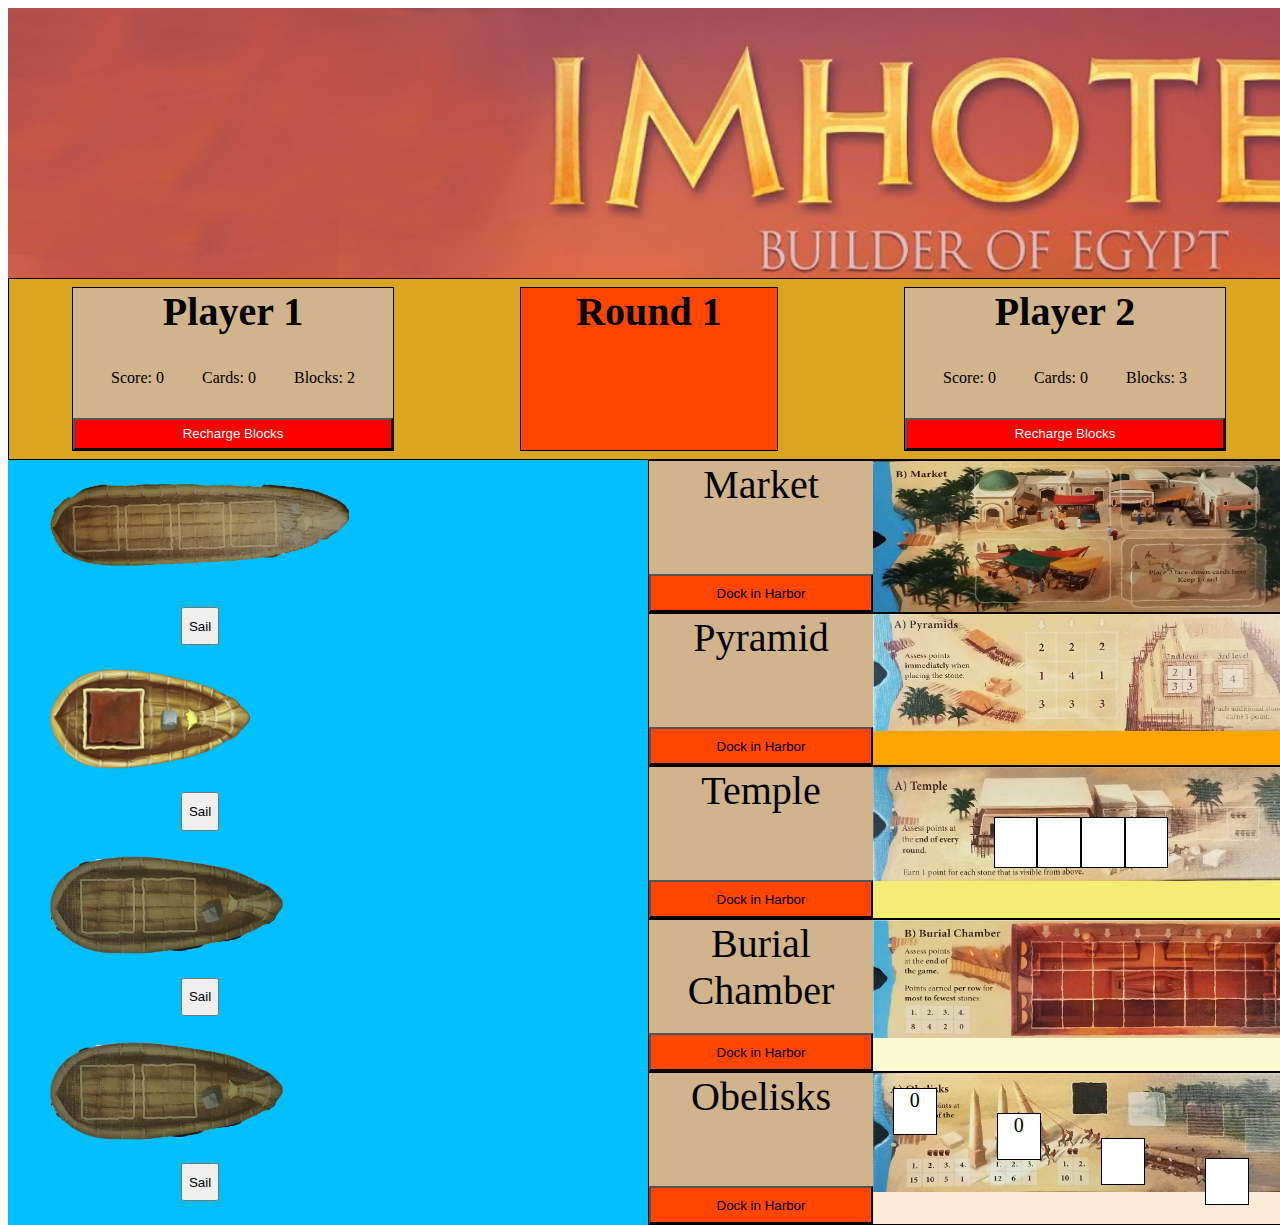
==== commit 43eacb8c: "modal completed and uploaded new js, css, and html. New cover image added for modal too." ====
--- a/index.html
+++ b/index.html
@@ -2,14 +2,11 @@
 <html lang="en">
 <head>
     <title>Imhotep Hackathon</title>
-    <link href="https://fonts.googleapis.com/css?family=Enriqueta" rel="stylesheet">
     <link rel="stylesheet" href="style.css">
     <script src="https://ajax.googleapis.com/ajax/libs/jquery/3.3.1/jquery.min.js"></script>
     <script src="ships.js"></script>
     <script src="burial_chamber.js"></script>
     <script src="temple.js"></script>
-    <script src="pyramid.js"></script>
-    <script src="obelisks.js"></script>
     <script src="players.js"></script>
     <script src="game.js"></script>
     <script src="main.js"></script>
@@ -32,8 +29,7 @@
                     <button class="recharge-button" id="0">Recharge Blocks</button>
             </div>
             <div class="round-container">
-                <span class="round-title">Round 1</span>
-                <span class="fight">Fight!</span>
+                <span>Round 1</span>
             </div>
             <div class="player-two-container">
                 <div class="player-title">
@@ -61,8 +57,7 @@
         <div class="gameboard-right-container">
             <div class="market-container">
                 <div class="market-titlearea">
-                        <div class="market-name">Market<br>
-                        (Temporarily Closed)</div>
+                        <div class="market-name">Market</div>
                         <button class="market-dock-button">Dock in Harbor</button>
                     </div>
                 <div class="market-card-container">
@@ -80,6 +75,23 @@
                 </div>
                 <div class="pyramid-container">
                     <div class="pyramid-block-container">
+                        <div class="pyramid-block" id="pyramidBlock1"></div>
+                        <div class="pyramid-block" id="pyramidBlock2"></div>
+                        <div class="pyramid-block" id="pyramidBlock3"></div>
+                        <div class="pyramid-block" id="pyramidBlock4"></div>
+                        <div class="pyramid-block" id="pyramidBlock5"></div>
+                        <div class="pyramid-block" id="pyramidBlock6"></div>
+                        <div class="pyramid-block" id="pyramidBlock7"></div>
+                        <div class="pyramid-block" id="pyramidBlock8"></div>
+                        <div class="pyramid-block" id="pyramidBlock9"></div>
+                        <div class="pyramid-level2-container">
+                            <div class="pyramid-block-2nd" id="pyramidBlock10"></div>
+                            <div class="pyramid-block-2nd" id="pyramidBlock11"></div>
+                            <div class="pyramid-block-2nd" id="pyramidBlock12"></div>
+                            <div class="pyramid-block-2nd" id="pyramidBlock13"></div>
+                        </div>
+                        
+                        <div class="pyramid-block-3rd" id="pyramidBlock14"></div>
                     </div>
                 </div>
             </div>
@@ -90,6 +102,9 @@
                 </div>
                 <div class="temple-block-container">
                     <div class="temple-block" id="templeBlock1"></div>
+                    <div class="temple-block" id="templeBlock2"></div>
+                    <div class="temple-block" id="templeBlock3"></div>
+                    <div class="temple-block" id="templeBlock4"></div>
                 </div>
             </div>
             <div class="burial-chamber">
@@ -110,20 +125,123 @@
                 <div class="obelisks-container">
                     
                     <div class="obelisks-column">
-                        <div id="obelisk1" class="black"></div>
-                    </div>
-                    <div class="obelisks-column">
-                        <div id="obelisk2" class="white"></div>
-                    </div>
-                    <div class="obelisks-column">
-                        <div id="obelisk3" class="brown"></div>
-                    </div>
-                    <div class="obelisks-column">
-                        <div id="obelisk4" class="gray"></div>
+                        <div id="obelisk1">0</div>
+                    </div>
+                    <div class="obelisks-column">
+                        <div id="obelisk2">0</div>
+                    </div>
+                    <div class="obelisks-column">
+                        <div id="obelisk3"></div>
+                    </div>
+                    <div class="obelisks-column">
+                        <div id="obelisk4"></div>
                     </div>
                 </div>
             </div>
         </div>
     </div>
 </body>
-</html>+</html>
+
+
+<!--Andrew's html for modal-->
+
+
+<!--<!DOCTYPE html>-->
+<!--<html>-->
+
+<!--<head>-->
+    <!--<link rel="stylesheet" href="style.css">-->
+    <!--<link rel="stylesheet" href="https://maxcdn.bootstrapcdn.com/bootstrap/3.4.0/css/bootstrap.min.css">-->
+    <!--<script src="https://ajax.googleapis.com/ajax/libs/jquery/3.3.1/jquery.min.js"></script>-->
+    <!--<script src="https://maxcdn.bootstrapcdn.com/bootstrap/3.4.0/js/bootstrap.min.js"></script>-->
+    <!--<script src="main.js"></script>-->
+    <!--<script type="text/javascript">-->
+        <!--$(window).on('load',function(){-->
+            <!--$('#myModal').modal('show');-->
+        <!--});-->
+    <!--</script>-->
+    <!--<div class="container">-->
+    <!--</div>-->
+<!--</head>-->
+<!--<body>-->
+<!--<div class="modal fade" id="myModal" role="dialog">-->
+    <!--<div class="modal-dialog modal-lg">-->
+        <!--<div class="modal-content">-->
+            <!--<div class="modal-header">-->
+                <!--<button type="button" class="close" data-dismiss="modal">&times;</button>-->
+                <!--<h4 class="modal-title">Rules</h4>-->
+            <!--</div>-->
+            <!--<div class="modal-body">-->
+                <!--<h3>Objective</h3>-->
+                <!--<p> Each player assumes the role of an Egyptian master builder. You will have 6 rounds to transport your stones to the various sites and to erect monuments in such a way that you earn the most points. Whenever your turn comes up, you will select one of the following 3 action options:-->
+                    <!--Get new stones-->
+                    <!--Place 1 stone on the ship-->
+                    <!--Sail 1 ship to a site-->
+                    <!--Delivering the stones gets you various points in various ways - sometimes more points, sometimes fewer; sometimes right away, sometimes at the end of a round, and sometimes at the end of the game. Whoever has the most points after 6 rounds is the winner.-->
+                <!--</p>-->
+                <!--<h3>Turns</h3>-->
+                <!--<p>The player whose turn it is must carry out exactly <strong>one</strong> of the following 4 actions:-->
+
+                <!--<p><strong>1.</strong> Get New Stones:-->
+                    <!--Take 3 stones of your color from the stone quarry and place them on your player stats zone. Maximum of 5 per player.-->
+                    <!--For example, if you only have space for 2 stones and you choose this action, you can only add 2 stones.-->
+
+                <!--</p>-->
+                <!--</p>-->
+
+                <!--<p>-->
+                    <!--<strong>2.</strong> Place 1 Stone On A Ship:-->
+                    <!--Take 1 stone from your supply sled token and place it on any empty space on a ship that has not yet sailed to a site.-->
+                <!--</p>-->
+                <!--<p><strong>3.</strong> Dock 1 ship to a site board. You must observe 2 conditions, however:-->
+
+                    <!--The ship must already be loaded with at least the minimum required number of stones. The gray stone symbols at the bow of the ship indicate the minimum number for that ship. This number varies from ship to ship.-->
+
+                    <!--The site to which the ship is sailing must still have an open dock. In other words, no other ship can have sailed to it in this round.-->
+
+                    <!--The ship's stones are then unloaded by their owner (indicated by color) in order from front to back and delivered to the site - beginning with the stone placed closest to the front. Ignore any empty spaces on the ship.-->
+
+                <!--<p>At each of the 5 sites, there are different rules for what the stone's owner will receive for each stone delivered, and when they will receive it. The market and the pyramid are assessed immediately. The temple is assessed at the end of each round.-->
+
+                    <!--The burial chamber and the obelisks are not assessed until the end of the game.-->
+                <!--</p>-->
+
+                <!--<strong>4.</strong> You may sail a ship. You may even sail a ship when you do not have a stone of your own on it. The only requirement is that both of the above conditions must be met. After a site has been sailed to, the now-empty ship remains at the site's mooring area until the end of the round.-->
+
+                <!--This way, you can see that no more ships can sail to that site during that same round. No more than one ship can sail to any given site per round.-->
+                <!--</p>-->
+                <!--<h3>End Of Round</h3>-->
+                <!--<p>When all 4 ships have been sailed to the sites, the round ends immediately. The pyramid yields points immediately for each stone delivered, in accordance with the number value indicated on the space.-->
+
+                    <!--Now the temple is assessed. Each stone visible from above yields 1 point. In other words, stones covered by other stones no longer yield any points.-->
+                <!--</p>-->
+
+                <!--<h3>End of the Game</h3>-->
+                <!--<p>The game ends after 6 rounds.-->
+
+                    <!--Then the final point assessment, or scoring, takes place.-->
+
+                    <!--Final Point Assessment (scoring)-->
+                    <!--Start by assessing the stones in the burial chamber.-->
+
+                    <!--Then it is time to assess the obelisks.-->
+                    <!--The player with the most points is the winner.-->
+
+                    <!--In case of a tie: The player with the greater number of stones on his or her supply sled token is the winner. If this is also a tie, the tied players share first place.-->
+
+
+                <!--</p>-->
+            <!--</div>-->
+            <!--<div class="modal-footer">-->
+                <!--<button type="button" class="btn btn-default" data-dismiss="modal">Let's Play</button>-->
+            <!--</div>-->
+        <!--</div>-->
+    <!--</div>-->
+<!--</div>-->
+<!--</div>-->
+<!--</body>-->
+<!--</html>-->
+
+
+<!--Andrew's html for modal-->--- a/style.css
+++ b/style.css
@@ -1,46 +1,45 @@
 body {
-    margin: 0;
     height: 100vh;
     width: 100vw;
-    font-family: 'Enriqueta', serif;
 }
 
 .header {
-    height: 20%;
+
+    height: 30%;
     width: 100%;
     text-align: center;
 }
 
 .game-title {
-    background-size: 100% 100%;
+    background-size: cover;
     background-image: url("game_pieces/imhotep-title.jpg");
     background-repeat: no-repeat;
+    display: inline-flex;
     height: 100%;
     width: 100%;
 }
 
 .body-container {
-    height: 100%;
-    width: 100%;
+    background-color: lightblue;
+    height: 100%;
+    width: 100%;
+
 }
 
 .stats-container {
-    background-image: url("game_pieces/pyramid-header.jpg");
-    /* background-color: #3A3939; */
-    background-size: 100% 100%;
+    background-color: goldenrod;
     border: 1px solid black;
     height: 20%;
     width: 100%;
     display: flex;
     justify-content: space-around;
     align-items: center;
-    font-family: 'Enriqueta', serif;
-}
-
-.player-one-container, .player-two-container {
+}
+
+.player-one-container {
     background-color: tan;
-    font-family: 'Enriqueta', serif;
-    border:5px outset #c6c9c9;
+    font-family: "Times New Roman", Times, Serif;
+    border: 1px solid black;
     height: 90%;
     width: 25%;
     display: flex;
@@ -71,31 +70,27 @@
 }
 
 .round-container {
-    background-color: whitesmoke;
-    border: 1px solid black;
-    border-radius: 20%;
-    height: 75%;
-    width: 15%;
-    text-align: center;
+    background-color: orangered;
+    border: 1px solid black;
+    height: 90%;
+    width: 20%;
+    text-align: center;
+    font-size: 40px;
     font-weight: bold;
-    font-family: 'Enriqueta', serif;
-    display: flex;
-    flex-direction: column;
-}
-
-.round-title {
-    font-size: 60px;
-    margin: auto;
-}
-
-.fight {
-    font-size: 30px;
-    margin: auto;
-    color: darkgray;
+}
+
+.player-two-container {
+    background-color: tan;
+    font-family: "Times New Roman", Times, Serif;
+    border: 1px solid black;
+    height: 90%;
+    width: 25%;
+    display: flex;
+    flex-direction: column;
 }
 
 .gameboard-left-container {
-    background-image: url('game_pieces/ocean.jpg');
+    background-color: blueviolet;
     height: 85%;
     width: 30%;
     box-sizing: border-box;
@@ -103,7 +98,8 @@
 }
 
 .boat-container {
-    border: 1px solid black;
+    background-color: purple;
+    //border: 1px solid black;
     height: 75%;
     width: 35%;
     display: flex;
@@ -112,11 +108,18 @@
     align-items: center;
 }
 
+
+
+
+/* START OF JUN'S CSS */
+
 .harbor{
     display: flex;
-    flex-direction: column;
-    height: 100%;
-    width: 100%;
+    background-color: deepskyblue;
+    flex-direction: column;
+    height: 100%;
+    width: 100%;
+    /* display: inline-flex; */
     justify-content: space-evenly;
     align-items: center;
 }
@@ -126,6 +129,7 @@
     width: 300px;
     background-repeat: no-repeat;
     background-size: contain;
+    background-color: deepskyblue;
 }
 
 .stone{
@@ -136,6 +140,12 @@
     border: 1px white groove;
 }
 
+/* .dock{
+    height: 200px;
+    width: 500px;
+    border: 1px brown dotted;
+} */
+
 .burial_chamber{
     height: 90%;
     width: 90%;
@@ -145,16 +155,40 @@
     justify-content: left;
 }
 
+/* sail button */
 .sail {
     height: 5%;
     width: 10%;
-    font-size: 20px;
-    font-family: 'Enriqueta', serif;
-    border-radius: 20%;
-}
+}
+
+/* END OF JUN'S CSS */
+
+
+
+
+
+
+/* .boat {
+    background-color: lavender;
+    border: 1px solid black;
+    height: 20%;
+    width: 90%;
+    display: flex;
+    justify-content: space-evenly;
+    align-items: center;
+}
+
+.boat-square {
+    background-color: grey;
+    border: 1px solid black;
+    height: 50%;
+    width: 20%;
+} */
+
+
 
 .gameboard-right-container {
-    background-color: black;
+    background-color: orangered;
     height: 85%;
     width: 50%;
     display: flex;
@@ -164,7 +198,7 @@
 }
 
 .harbor-container {
-    background-image: url('game_pieces/ocean.jpg');
+    background-color: skyblue;
     height: 85%;
     width: 20%;
     float: left;
@@ -172,64 +206,73 @@
     flex-direction: column;
 }
 
-.market-harbor, .pyramid-harbor, .temple-harbor, .obelisks-harbor {
+.market-harbor {
+    background-color: deepskyblue;
+    height: 20%;
+    width: 100%;
+}
+
+.pyramid-harbor {
+    background-color: deepskyblue;
+    height: 20%;
+    width: 100%;
+}
+
+.temple-harbor {
+    background-color: deepskyblue;
+    height: 20%;
+    width: 100%;
+}
+
+.burialchamber-harbor {
+    background-color: deepskyblue;
     height: 20%;
     width: 100%;
     display: flex;
     justify-content: flex-end;
     align-items: center;
-}
-
-.temple-block .stone {
-    float: left;
-}
-
-.burialchamber-harbor {
-    height: 20%;
-    width: 100%;
-    display: flex;
-    justify-content: flex-end;
-    align-items: center;
+
+}
+
+.obelisks-harbor {
+    background-color: deepskyblue;
+    height: 20%;
+    width: 100%;
 }
 
 .market-container {
-    background-color: black;
+    background-color: lightseagreen;
     border: 1px solid black;
     height: 20%;
     width: 100%;
     display: inline-flex;
 }
 
-.market-titlearea, .pyramid-titlearea, .temple-titlearea, .burial-chamber-titlearea, .obelisks-titlearea {
+.market-titlearea {
     background-color: white;
     height: 100%;
     width: 35%;
     display: flex;
     flex-direction: column;
-    font-family: 'Enriqueta', serif;
-}
-
-.market-name, .pyramid-name, .temple-name, .burial-chamber-name, .obelisks-name {
-    background-image: url('game_pieces/paper.jpg');
-    background-size: contain;
+}
+
+.market-name {
+    background-color: tan;
+    font-family: "Times New Roman", Times, Serif;
     height: 75%;
     width: 100%;
     text-align: center;
-    font-size: 30px;
-    color: #3A3939;
-}
-
-.market-dock-button, .pyramid-dock-button, .temple-dock-button, .burial-dock-button, .obelisks-dock-button {
-    background-color:  #3A3939;
+    font-size: 40px;
+}
+
+.market-dock-button {
+    background-color: orangered;
     height: 25%;
     width: 100%;
-    font-size: 15px;
-    color: whitesmoke;
-    font-family: 'Enriqueta', serif;
 }
 
 .market-card-container {
-    background-color: black;
+    background-color: lightcyan;
     /* background-image: url(game_pieces/market.jpg);
     background-repeat: no-repeat;
     background-size: cover; */
@@ -251,8 +294,8 @@
 .market-card-container > img {
     max-width: 100%;
     max-height: auto;
-    width: 630px;
-    height: 150px;
+    width: 100%;
+    height: 100%;
     position: absolute;
 }
 
@@ -265,15 +308,38 @@
 }
 
 .pyramid {
-    background-color: black;
+    background-color: lightcyan;
     border: 1px solid black;
     height: 20%;
     width: 100%;
     display: inline-flex;
 }
 
+.pyramid-titlearea {
+    background-color: white;
+    height: 100%;
+    width: 35%;
+    display: flex;
+    flex-direction: column;
+}
+
+.pyramid-name {
+    background-color: tan;
+    font-family: "Times New Roman", Times, Serif;
+    height: 75%;
+    width: 100%;
+    text-align: center;
+    font-size: 40px;
+}
+
+.pyramid-dock-button {
+    background-color: orangered;
+    height: 25%;
+    width: 100%;
+}
+
 .pyramid-container {
-    background-color: black;
+    background-color: orange;
     background-image: url(game_pieces/pyramids.jpg);
     background-repeat: no-repeat;
     background-size: contain;
@@ -297,97 +363,17 @@
     position: relative;
 }
 
-.pyramid-bottom {
-    background-color: white;
-    border: 1px solid black;
+.pyramid-block {
+    background-color: transparent;
+    /* border: 1px solid black; */
     box-sizing: border-box;
     height: 33.1%;
     width: 30%;
 }
 
-/* .pyramid-middle {
-    background-color: rgba(255, 255, 255, 0.527);
-    border: 1px solid black;
-    box-sizing: border-box;
-    height: 33.1%;
-    width: 30%;
-    position: absolute;
-    top: 16.55%;
-    left: 15%;
-    z-index: 1;
-} */
-
-.pyramid-block-container > div:nth-child(10){
-    background-color: rgba(122, 122, 122, 0);
-    border: 1px solid black;
-    box-sizing: border-box;
-    height: 33.1%;
-    width: 30%;
-    position: absolute;
-    top: 16.55%;
-    left: 15%;
-    z-index: 1;
-}
-
-.pyramid-block-container > div:nth-child(11){
-    background-color: rgba(122, 122, 122, 0);
-    border: 1px solid black;
-    box-sizing: border-box;
-    height: 33.1%;
-    width: 30%;
-    position: absolute;
-    top: 16.55%;
-    left: 45%;
-    z-index: 1;
-}
-
-.pyramid-block-container > div:nth-child(12){
-    background-color: rgba(122, 122, 122, 0);
-    border: 1px solid black;
-    box-sizing: border-box;
-    height: 33.1%;
-    width: 30%;
-    position: absolute;
-    top: 49.65%;
-    left: 15%;
-    z-index: 1;
-}
-
-.pyramid-block-container > div:nth-child(13){
-    background-color: rgba(122, 122, 122, 0);
-    border: 1px solid black;
-    box-sizing: border-box;
-    height: 33.1%;
-    width: 30%;
-    position: absolute;
-    top: 49.65%;
-    left: 45%;
-    z-index: 1;
-}
-
-.pyramid-top {
-    background-color: rgba(0, 0, 0, 0);
-    border: 1px solid black;
-    box-sizing: border-box;
-    height: 33.1%;
-    width: 30%;
-    position: absolute;
-    top: 33.1%;
-    left: 30%;
-    z-index: 2;
-}
-/*
-.pyramid-block {
-    background-color: transparent;
-    border: 1px solid black;
-    box-sizing: border-box;
-    height: 33.1%;
-    width: 30%;
-}
-
 .pyramid-level2-container {
     background-color: transparent;
-    border: 1px solid black;
+    /* border: 1px solid black; */
     position: absolute;
     height: 70%;
     width: 55%;
@@ -398,7 +384,7 @@
 
 .pyramid-block-2nd {
     background-color: transparent;
-    border: 1px solid black;
+    /* border: 1px solid black; */
     box-sizing: border-box;
     height: 50%;
     width: 50%;
@@ -406,23 +392,46 @@
 
 .pyramid-block-3rd {
     background-color: transparent;
-    border: 1px solid black;
+    /* border: 1px solid black; */
     box-sizing: border-box;
-    height: 50%;
-    width: 50%;
+    height: 33%;
+    width: 30%;
     position: absolute;
 }
-*/
+
 .temple-container {
-    background-color: black;
+    background-color: lightcyan;
     border: 1px solid black;
     height: 20%;
     width: 100%;
     display: inline-flex;
 }
 
+.temple-titlearea {
+    background-color: white;
+    height: 100%;
+    width: 35%;
+    display: flex;
+    flex-direction: column;
+}
+
+.temple-name {
+    background-color: tan;
+    font-family: "Times New Roman", Times, Serif;
+    height: 75%;
+    width: 100%;
+    text-align: center;
+    font-size: 40px;
+}
+
+.temple-dock-button {
+    background-color: orangered;
+    height: 25%;
+    width: 100%;
+}
+
 .temple-block-container {
-    background-color: black;
+    background-color: rgb(245, 236, 116);
     background-image: url(game_pieces/temple.jpg);
     background-repeat: no-repeat;
     background-size: contain;
@@ -435,18 +444,41 @@
 }
 
 .temple-block {
-    background-color: transparent;
+    background-color: white;
+    border: 1px solid black;
     height: 33%;
-    width: 55%;
-    float: left;
+    width: 10%;
 }
 
 .burial-chamber {
-    background-color: black;
+    background-color: lightgoldenrodyellow;
     border: 1px solid black;
     height: 20%;
     width: 100%;
     display: inline-flex;
+}
+
+.burial-chamber-titlearea {
+    background-color: white;
+    height: 100%;
+    width: 35%;
+    display: flex;
+    flex-direction: column;
+}
+
+.burial-chamber-name {
+    background-color: tan;
+    font-family: "Times New Roman", Times, Serif;
+    height: 75%;
+    width: 100%;
+    text-align: center;
+    font-size: 40px;
+}
+
+.burial-dock-button {
+    background-color: orangered;
+    height: 25%;
+    width: 100%;
 }
 
 .burial-chamber-container {
@@ -480,11 +512,34 @@
 } */
 
 .obelisks {
-    background-color: black;
+    background-color: lightslategray;
     border: 1px solid black;
     height: 20%;
     width: 100%;
     display: inline-flex;
+}
+
+.obelisks-titlearea {
+    background-color: white;
+    height: 100%;
+    width: 35%;
+    display: flex;
+    flex-direction: column;
+}
+
+.obelisks-name {
+    background-color: tan;
+    font-family: "Times New Roman", Times, Serif;
+    height: 75%;
+    width: 100%;
+    text-align: center;
+    font-size: 40px;
+}
+
+.obelisks-dock-button {
+    background-color: orangered;
+    height: 25%;
+    width: 100%;
 }
 
 .obelisks-container {
@@ -506,8 +561,9 @@
     position: relative;
 }
 
-#obelisk1, #obelisk2, #obelisk3, #obelisk4 {
-    background-color: transparent;
+#obelisk1 {
+    background-color: white;
+    border: 1px solid black;
     height: 30%;
     width: 40%;
     position: absolute;
@@ -515,4 +571,96 @@
     left: 20px;
     text-align: center;
     font-size: 20px;
-}+}
+
+#obelisk2 {
+    background-color: white;
+    border: 1px solid black;
+    height: 30%;
+    width: 40%;
+    position: absolute;
+    left: 20px;
+    top: 40px;
+    text-align: center;
+    font-size: 20px;
+}
+
+#obelisk3 {
+    background-color: white;
+    border: 1px solid black;
+    height: 30%;
+    width: 40%;
+    position: absolute;
+    top: 65px;
+    left: 20px;
+}
+
+#obelisk4 {
+    background-color: white;
+    border: 1px solid black;
+    height: 30%;
+    width: 40%;
+    position: absolute;
+    top: 85px;
+    left: 20px;
+}
+
+.burialchamber-harbor > .ship {
+    
+}
+
+/*//Andrew's Modal stuff'*/
+
+/*.body {*/
+    /*background-color: orange;*/
+    /*background-image: url("game_pieces/imhotep_cover_c.jpg");*/
+    /*height: 100%;*/
+    /*width: 100%;*/
+/*}*/
+
+
+/*.modal {*/
+    /*display: none;*/
+    /*position: fixed;*/
+
+    /*left: 0;*/
+    /*top: 0;*/
+    /*width: 100%;*/
+    /*height: 100%;*/
+    /*overflow: auto;*/
+    /*background-color: orange;*/
+
+/*}*/
+
+
+/*.modal-content {*/
+    /*background-color: white;*/
+    /*margin: 15% auto;*/
+    /*padding: 20px;*/
+    /*border: 1px solid #888;*/
+    /*width: 100%*/
+/*}*/
+
+/*.modal-title{*/
+    /*background-color: white;*/
+/*}*/
+/*.close {*/
+    /*color: #aaa;*/
+    /*float: right;*/
+    /*font-size: 28px;*/
+    /*font-weight: bold;*/
+/*}*/
+
+/*.close:hover,*/
+/*.close:focus {*/
+    /*color: black;*/
+    /*text-decoration: none;*/
+    /*cursor: pointer;*/
+/*}*/
+
+/*.modal-footer{*/
+    /*background-color: red;*/
+    /*font: white;*/
+/*}*/
+
+/*//Andrew's Modal stuff' end*/--- a/style.css
+++ b/style.css
@@ -1,46 +1,45 @@
 body {
-    margin: 0;
     height: 100vh;
     width: 100vw;
-    font-family: 'Enriqueta', serif;
 }
 
 .header {
-    height: 20%;
+
+    height: 30%;
     width: 100%;
     text-align: center;
 }
 
 .game-title {
-    background-size: 100% 100%;
+    background-size: cover;
     background-image: url("game_pieces/imhotep-title.jpg");
     background-repeat: no-repeat;
+    display: inline-flex;
     height: 100%;
     width: 100%;
 }
 
 .body-container {
-    height: 100%;
-    width: 100%;
+    background-color: lightblue;
+    height: 100%;
+    width: 100%;
+
 }
 
 .stats-container {
-    background-image: url("game_pieces/pyramid-header.jpg");
-    /* background-color: #3A3939; */
-    background-size: 100% 100%;
+    background-color: goldenrod;
     border: 1px solid black;
     height: 20%;
     width: 100%;
     display: flex;
     justify-content: space-around;
     align-items: center;
-    font-family: 'Enriqueta', serif;
-}
-
-.player-one-container, .player-two-container {
+}
+
+.player-one-container {
     background-color: tan;
-    font-family: 'Enriqueta', serif;
-    border:5px outset #c6c9c9;
+    font-family: "Times New Roman", Times, Serif;
+    border: 1px solid black;
     height: 90%;
     width: 25%;
     display: flex;
@@ -71,31 +70,27 @@
 }
 
 .round-container {
-    background-color: whitesmoke;
-    border: 1px solid black;
-    border-radius: 20%;
-    height: 75%;
-    width: 15%;
-    text-align: center;
+    background-color: orangered;
+    border: 1px solid black;
+    height: 90%;
+    width: 20%;
+    text-align: center;
+    font-size: 40px;
     font-weight: bold;
-    font-family: 'Enriqueta', serif;
-    display: flex;
-    flex-direction: column;
-}
-
-.round-title {
-    font-size: 60px;
-    margin: auto;
-}
-
-.fight {
-    font-size: 30px;
-    margin: auto;
-    color: darkgray;
+}
+
+.player-two-container {
+    background-color: tan;
+    font-family: "Times New Roman", Times, Serif;
+    border: 1px solid black;
+    height: 90%;
+    width: 25%;
+    display: flex;
+    flex-direction: column;
 }
 
 .gameboard-left-container {
-    background-image: url('game_pieces/ocean.jpg');
+    background-color: blueviolet;
     height: 85%;
     width: 30%;
     box-sizing: border-box;
@@ -103,7 +98,8 @@
 }
 
 .boat-container {
-    border: 1px solid black;
+    background-color: purple;
+    //border: 1px solid black;
     height: 75%;
     width: 35%;
     display: flex;
@@ -112,11 +108,18 @@
     align-items: center;
 }
 
+
+
+
+/* START OF JUN'S CSS */
+
 .harbor{
     display: flex;
-    flex-direction: column;
-    height: 100%;
-    width: 100%;
+    background-color: deepskyblue;
+    flex-direction: column;
+    height: 100%;
+    width: 100%;
+    /* display: inline-flex; */
     justify-content: space-evenly;
     align-items: center;
 }
@@ -126,6 +129,7 @@
     width: 300px;
     background-repeat: no-repeat;
     background-size: contain;
+    background-color: deepskyblue;
 }
 
 .stone{
@@ -136,6 +140,12 @@
     border: 1px white groove;
 }
 
+/* .dock{
+    height: 200px;
+    width: 500px;
+    border: 1px brown dotted;
+} */
+
 .burial_chamber{
     height: 90%;
     width: 90%;
@@ -145,16 +155,40 @@
     justify-content: left;
 }
 
+/* sail button */
 .sail {
     height: 5%;
     width: 10%;
-    font-size: 20px;
-    font-family: 'Enriqueta', serif;
-    border-radius: 20%;
-}
+}
+
+/* END OF JUN'S CSS */
+
+
+
+
+
+
+/* .boat {
+    background-color: lavender;
+    border: 1px solid black;
+    height: 20%;
+    width: 90%;
+    display: flex;
+    justify-content: space-evenly;
+    align-items: center;
+}
+
+.boat-square {
+    background-color: grey;
+    border: 1px solid black;
+    height: 50%;
+    width: 20%;
+} */
+
+
 
 .gameboard-right-container {
-    background-color: black;
+    background-color: orangered;
     height: 85%;
     width: 50%;
     display: flex;
@@ -164,7 +198,7 @@
 }
 
 .harbor-container {
-    background-image: url('game_pieces/ocean.jpg');
+    background-color: skyblue;
     height: 85%;
     width: 20%;
     float: left;
@@ -172,64 +206,73 @@
     flex-direction: column;
 }
 
-.market-harbor, .pyramid-harbor, .temple-harbor, .obelisks-harbor {
+.market-harbor {
+    background-color: deepskyblue;
+    height: 20%;
+    width: 100%;
+}
+
+.pyramid-harbor {
+    background-color: deepskyblue;
+    height: 20%;
+    width: 100%;
+}
+
+.temple-harbor {
+    background-color: deepskyblue;
+    height: 20%;
+    width: 100%;
+}
+
+.burialchamber-harbor {
+    background-color: deepskyblue;
     height: 20%;
     width: 100%;
     display: flex;
     justify-content: flex-end;
     align-items: center;
-}
-
-.temple-block .stone {
-    float: left;
-}
-
-.burialchamber-harbor {
-    height: 20%;
-    width: 100%;
-    display: flex;
-    justify-content: flex-end;
-    align-items: center;
+
+}
+
+.obelisks-harbor {
+    background-color: deepskyblue;
+    height: 20%;
+    width: 100%;
 }
 
 .market-container {
-    background-color: black;
+    background-color: lightseagreen;
     border: 1px solid black;
     height: 20%;
     width: 100%;
     display: inline-flex;
 }
 
-.market-titlearea, .pyramid-titlearea, .temple-titlearea, .burial-chamber-titlearea, .obelisks-titlearea {
+.market-titlearea {
     background-color: white;
     height: 100%;
     width: 35%;
     display: flex;
     flex-direction: column;
-    font-family: 'Enriqueta', serif;
-}
-
-.market-name, .pyramid-name, .temple-name, .burial-chamber-name, .obelisks-name {
-    background-image: url('game_pieces/paper.jpg');
-    background-size: contain;
+}
+
+.market-name {
+    background-color: tan;
+    font-family: "Times New Roman", Times, Serif;
     height: 75%;
     width: 100%;
     text-align: center;
-    font-size: 30px;
-    color: #3A3939;
-}
-
-.market-dock-button, .pyramid-dock-button, .temple-dock-button, .burial-dock-button, .obelisks-dock-button {
-    background-color:  #3A3939;
+    font-size: 40px;
+}
+
+.market-dock-button {
+    background-color: orangered;
     height: 25%;
     width: 100%;
-    font-size: 15px;
-    color: whitesmoke;
-    font-family: 'Enriqueta', serif;
 }
 
 .market-card-container {
-    background-color: black;
+    background-color: lightcyan;
     /* background-image: url(game_pieces/market.jpg);
     background-repeat: no-repeat;
     background-size: cover; */
@@ -251,8 +294,8 @@
 .market-card-container > img {
     max-width: 100%;
     max-height: auto;
-    width: 630px;
-    height: 150px;
+    width: 100%;
+    height: 100%;
     position: absolute;
 }
 
@@ -265,15 +308,38 @@
 }
 
 .pyramid {
-    background-color: black;
+    background-color: lightcyan;
     border: 1px solid black;
     height: 20%;
     width: 100%;
     display: inline-flex;
 }
 
+.pyramid-titlearea {
+    background-color: white;
+    height: 100%;
+    width: 35%;
+    display: flex;
+    flex-direction: column;
+}
+
+.pyramid-name {
+    background-color: tan;
+    font-family: "Times New Roman", Times, Serif;
+    height: 75%;
+    width: 100%;
+    text-align: center;
+    font-size: 40px;
+}
+
+.pyramid-dock-button {
+    background-color: orangered;
+    height: 25%;
+    width: 100%;
+}
+
 .pyramid-container {
-    background-color: black;
+    background-color: orange;
     background-image: url(game_pieces/pyramids.jpg);
     background-repeat: no-repeat;
     background-size: contain;
@@ -297,97 +363,17 @@
     position: relative;
 }
 
-.pyramid-bottom {
-    background-color: white;
-    border: 1px solid black;
+.pyramid-block {
+    background-color: transparent;
+    /* border: 1px solid black; */
     box-sizing: border-box;
     height: 33.1%;
     width: 30%;
 }
 
-/* .pyramid-middle {
-    background-color: rgba(255, 255, 255, 0.527);
-    border: 1px solid black;
-    box-sizing: border-box;
-    height: 33.1%;
-    width: 30%;
-    position: absolute;
-    top: 16.55%;
-    left: 15%;
-    z-index: 1;
-} */
-
-.pyramid-block-container > div:nth-child(10){
-    background-color: rgba(122, 122, 122, 0);
-    border: 1px solid black;
-    box-sizing: border-box;
-    height: 33.1%;
-    width: 30%;
-    position: absolute;
-    top: 16.55%;
-    left: 15%;
-    z-index: 1;
-}
-
-.pyramid-block-container > div:nth-child(11){
-    background-color: rgba(122, 122, 122, 0);
-    border: 1px solid black;
-    box-sizing: border-box;
-    height: 33.1%;
-    width: 30%;
-    position: absolute;
-    top: 16.55%;
-    left: 45%;
-    z-index: 1;
-}
-
-.pyramid-block-container > div:nth-child(12){
-    background-color: rgba(122, 122, 122, 0);
-    border: 1px solid black;
-    box-sizing: border-box;
-    height: 33.1%;
-    width: 30%;
-    position: absolute;
-    top: 49.65%;
-    left: 15%;
-    z-index: 1;
-}
-
-.pyramid-block-container > div:nth-child(13){
-    background-color: rgba(122, 122, 122, 0);
-    border: 1px solid black;
-    box-sizing: border-box;
-    height: 33.1%;
-    width: 30%;
-    position: absolute;
-    top: 49.65%;
-    left: 45%;
-    z-index: 1;
-}
-
-.pyramid-top {
-    background-color: rgba(0, 0, 0, 0);
-    border: 1px solid black;
-    box-sizing: border-box;
-    height: 33.1%;
-    width: 30%;
-    position: absolute;
-    top: 33.1%;
-    left: 30%;
-    z-index: 2;
-}
-/*
-.pyramid-block {
-    background-color: transparent;
-    border: 1px solid black;
-    box-sizing: border-box;
-    height: 33.1%;
-    width: 30%;
-}
-
 .pyramid-level2-container {
     background-color: transparent;
-    border: 1px solid black;
+    /* border: 1px solid black; */
     position: absolute;
     height: 70%;
     width: 55%;
@@ -398,7 +384,7 @@
 
 .pyramid-block-2nd {
     background-color: transparent;
-    border: 1px solid black;
+    /* border: 1px solid black; */
     box-sizing: border-box;
     height: 50%;
     width: 50%;
@@ -406,23 +392,46 @@
 
 .pyramid-block-3rd {
     background-color: transparent;
-    border: 1px solid black;
+    /* border: 1px solid black; */
     box-sizing: border-box;
-    height: 50%;
-    width: 50%;
+    height: 33%;
+    width: 30%;
     position: absolute;
 }
-*/
+
 .temple-container {
-    background-color: black;
+    background-color: lightcyan;
     border: 1px solid black;
     height: 20%;
     width: 100%;
     display: inline-flex;
 }
 
+.temple-titlearea {
+    background-color: white;
+    height: 100%;
+    width: 35%;
+    display: flex;
+    flex-direction: column;
+}
+
+.temple-name {
+    background-color: tan;
+    font-family: "Times New Roman", Times, Serif;
+    height: 75%;
+    width: 100%;
+    text-align: center;
+    font-size: 40px;
+}
+
+.temple-dock-button {
+    background-color: orangered;
+    height: 25%;
+    width: 100%;
+}
+
 .temple-block-container {
-    background-color: black;
+    background-color: rgb(245, 236, 116);
     background-image: url(game_pieces/temple.jpg);
     background-repeat: no-repeat;
     background-size: contain;
@@ -435,18 +444,41 @@
 }
 
 .temple-block {
-    background-color: transparent;
+    background-color: white;
+    border: 1px solid black;
     height: 33%;
-    width: 55%;
-    float: left;
+    width: 10%;
 }
 
 .burial-chamber {
-    background-color: black;
+    background-color: lightgoldenrodyellow;
     border: 1px solid black;
     height: 20%;
     width: 100%;
     display: inline-flex;
+}
+
+.burial-chamber-titlearea {
+    background-color: white;
+    height: 100%;
+    width: 35%;
+    display: flex;
+    flex-direction: column;
+}
+
+.burial-chamber-name {
+    background-color: tan;
+    font-family: "Times New Roman", Times, Serif;
+    height: 75%;
+    width: 100%;
+    text-align: center;
+    font-size: 40px;
+}
+
+.burial-dock-button {
+    background-color: orangered;
+    height: 25%;
+    width: 100%;
 }
 
 .burial-chamber-container {
@@ -480,11 +512,34 @@
 } */
 
 .obelisks {
-    background-color: black;
+    background-color: lightslategray;
     border: 1px solid black;
     height: 20%;
     width: 100%;
     display: inline-flex;
+}
+
+.obelisks-titlearea {
+    background-color: white;
+    height: 100%;
+    width: 35%;
+    display: flex;
+    flex-direction: column;
+}
+
+.obelisks-name {
+    background-color: tan;
+    font-family: "Times New Roman", Times, Serif;
+    height: 75%;
+    width: 100%;
+    text-align: center;
+    font-size: 40px;
+}
+
+.obelisks-dock-button {
+    background-color: orangered;
+    height: 25%;
+    width: 100%;
 }
 
 .obelisks-container {
@@ -506,8 +561,9 @@
     position: relative;
 }
 
-#obelisk1, #obelisk2, #obelisk3, #obelisk4 {
-    background-color: transparent;
+#obelisk1 {
+    background-color: white;
+    border: 1px solid black;
     height: 30%;
     width: 40%;
     position: absolute;
@@ -515,4 +571,96 @@
     left: 20px;
     text-align: center;
     font-size: 20px;
-}+}
+
+#obelisk2 {
+    background-color: white;
+    border: 1px solid black;
+    height: 30%;
+    width: 40%;
+    position: absolute;
+    left: 20px;
+    top: 40px;
+    text-align: center;
+    font-size: 20px;
+}
+
+#obelisk3 {
+    background-color: white;
+    border: 1px solid black;
+    height: 30%;
+    width: 40%;
+    position: absolute;
+    top: 65px;
+    left: 20px;
+}
+
+#obelisk4 {
+    background-color: white;
+    border: 1px solid black;
+    height: 30%;
+    width: 40%;
+    position: absolute;
+    top: 85px;
+    left: 20px;
+}
+
+.burialchamber-harbor > .ship {
+    
+}
+
+/*//Andrew's Modal stuff'*/
+
+/*.body {*/
+    /*background-color: orange;*/
+    /*background-image: url("game_pieces/imhotep_cover_c.jpg");*/
+    /*height: 100%;*/
+    /*width: 100%;*/
+/*}*/
+
+
+/*.modal {*/
+    /*display: none;*/
+    /*position: fixed;*/
+
+    /*left: 0;*/
+    /*top: 0;*/
+    /*width: 100%;*/
+    /*height: 100%;*/
+    /*overflow: auto;*/
+    /*background-color: orange;*/
+
+/*}*/
+
+
+/*.modal-content {*/
+    /*background-color: white;*/
+    /*margin: 15% auto;*/
+    /*padding: 20px;*/
+    /*border: 1px solid #888;*/
+    /*width: 100%*/
+/*}*/
+
+/*.modal-title{*/
+    /*background-color: white;*/
+/*}*/
+/*.close {*/
+    /*color: #aaa;*/
+    /*float: right;*/
+    /*font-size: 28px;*/
+    /*font-weight: bold;*/
+/*}*/
+
+/*.close:hover,*/
+/*.close:focus {*/
+    /*color: black;*/
+    /*text-decoration: none;*/
+    /*cursor: pointer;*/
+/*}*/
+
+/*.modal-footer{*/
+    /*background-color: red;*/
+    /*font: white;*/
+/*}*/
+
+/*//Andrew's Modal stuff' end*/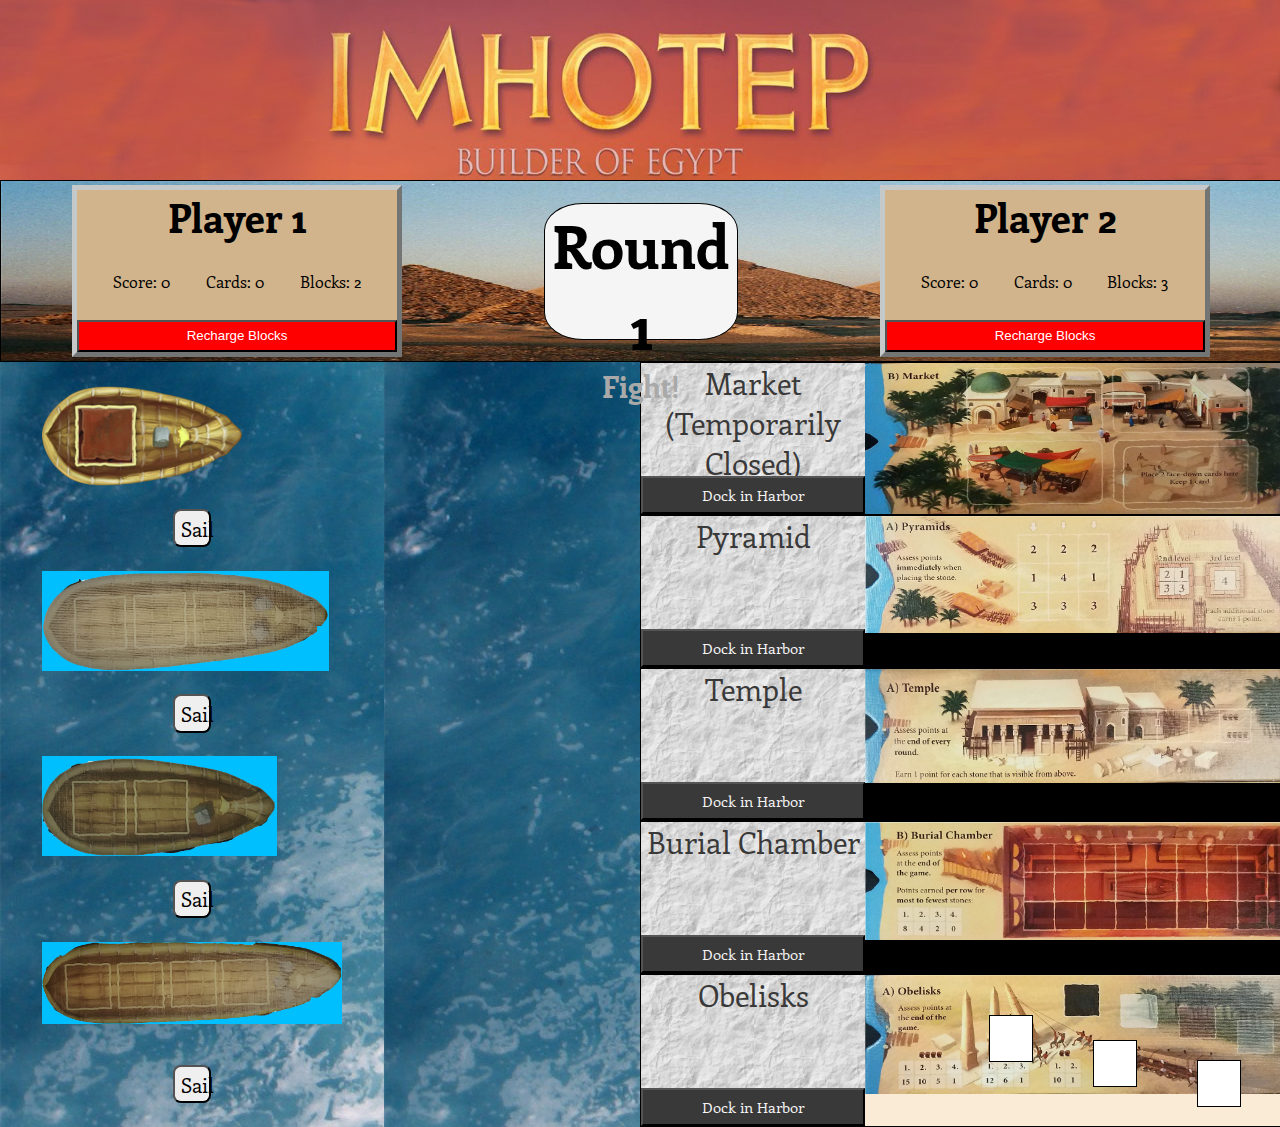
==== commit e71f5389: "Merge branch 'dev' into modal" ====
--- a/index.html
+++ b/index.html
@@ -2,11 +2,14 @@
 <html lang="en">
 <head>
     <title>Imhotep Hackathon</title>
+    <link href="https://fonts.googleapis.com/css?family=Enriqueta" rel="stylesheet">
     <link rel="stylesheet" href="style.css">
     <script src="https://ajax.googleapis.com/ajax/libs/jquery/3.3.1/jquery.min.js"></script>
     <script src="ships.js"></script>
     <script src="burial_chamber.js"></script>
     <script src="temple.js"></script>
+    <script src="pyramid.js"></script>
+    <script src="obelisks.js"></script>
     <script src="players.js"></script>
     <script src="game.js"></script>
     <script src="main.js"></script>
@@ -29,7 +32,8 @@
                     <button class="recharge-button" id="0">Recharge Blocks</button>
             </div>
             <div class="round-container">
-                <span>Round 1</span>
+                <span class="round-title">Round 1</span>
+                <span class="fight">Fight!</span>
             </div>
             <div class="player-two-container">
                 <div class="player-title">
@@ -57,7 +61,8 @@
         <div class="gameboard-right-container">
             <div class="market-container">
                 <div class="market-titlearea">
-                        <div class="market-name">Market</div>
+                        <div class="market-name">Market<br>
+                        (Temporarily Closed)</div>
                         <button class="market-dock-button">Dock in Harbor</button>
                     </div>
                 <div class="market-card-container">
@@ -75,23 +80,6 @@
                 </div>
                 <div class="pyramid-container">
                     <div class="pyramid-block-container">
-                        <div class="pyramid-block" id="pyramidBlock1"></div>
-                        <div class="pyramid-block" id="pyramidBlock2"></div>
-                        <div class="pyramid-block" id="pyramidBlock3"></div>
-                        <div class="pyramid-block" id="pyramidBlock4"></div>
-                        <div class="pyramid-block" id="pyramidBlock5"></div>
-                        <div class="pyramid-block" id="pyramidBlock6"></div>
-                        <div class="pyramid-block" id="pyramidBlock7"></div>
-                        <div class="pyramid-block" id="pyramidBlock8"></div>
-                        <div class="pyramid-block" id="pyramidBlock9"></div>
-                        <div class="pyramid-level2-container">
-                            <div class="pyramid-block-2nd" id="pyramidBlock10"></div>
-                            <div class="pyramid-block-2nd" id="pyramidBlock11"></div>
-                            <div class="pyramid-block-2nd" id="pyramidBlock12"></div>
-                            <div class="pyramid-block-2nd" id="pyramidBlock13"></div>
-                        </div>
-                        
-                        <div class="pyramid-block-3rd" id="pyramidBlock14"></div>
                     </div>
                 </div>
             </div>
@@ -102,9 +90,6 @@
                 </div>
                 <div class="temple-block-container">
                     <div class="temple-block" id="templeBlock1"></div>
-                    <div class="temple-block" id="templeBlock2"></div>
-                    <div class="temple-block" id="templeBlock3"></div>
-                    <div class="temple-block" id="templeBlock4"></div>
                 </div>
             </div>
             <div class="burial-chamber">
@@ -125,16 +110,16 @@
                 <div class="obelisks-container">
                     
                     <div class="obelisks-column">
-                        <div id="obelisk1">0</div>
-                    </div>
-                    <div class="obelisks-column">
-                        <div id="obelisk2">0</div>
-                    </div>
-                    <div class="obelisks-column">
-                        <div id="obelisk3"></div>
-                    </div>
-                    <div class="obelisks-column">
-                        <div id="obelisk4"></div>
+                        <div id="obelisk1" class="black"></div>
+                    </div>
+                    <div class="obelisks-column">
+                        <div id="obelisk2" class="white"></div>
+                    </div>
+                    <div class="obelisks-column">
+                        <div id="obelisk3" class="brown"></div>
+                    </div>
+                    <div class="obelisks-column">
+                        <div id="obelisk4" class="gray"></div>
                     </div>
                 </div>
             </div>
--- a/style.css
+++ b/style.css
@@ -1,45 +1,46 @@
 body {
+    margin: 0;
     height: 100vh;
     width: 100vw;
+    font-family: 'Enriqueta', serif;
 }
 
 .header {
-
-    height: 30%;
+    height: 20%;
     width: 100%;
     text-align: center;
 }
 
 .game-title {
-    background-size: cover;
+    background-size: 100% 100%;
     background-image: url("game_pieces/imhotep-title.jpg");
     background-repeat: no-repeat;
-    display: inline-flex;
     height: 100%;
     width: 100%;
 }
 
 .body-container {
-    background-color: lightblue;
-    height: 100%;
-    width: 100%;
-
+    height: 100%;
+    width: 100%;
 }
 
 .stats-container {
-    background-color: goldenrod;
+    background-image: url("game_pieces/pyramid-header.jpg");
+    /* background-color: #3A3939; */
+    background-size: 100% 100%;
     border: 1px solid black;
     height: 20%;
     width: 100%;
     display: flex;
     justify-content: space-around;
     align-items: center;
-}
-
-.player-one-container {
+    font-family: 'Enriqueta', serif;
+}
+
+.player-one-container, .player-two-container {
     background-color: tan;
-    font-family: "Times New Roman", Times, Serif;
-    border: 1px solid black;
+    font-family: 'Enriqueta', serif;
+    border:5px outset #c6c9c9;
     height: 90%;
     width: 25%;
     display: flex;
@@ -70,27 +71,31 @@
 }
 
 .round-container {
-    background-color: orangered;
-    border: 1px solid black;
-    height: 90%;
-    width: 20%;
+    background-color: whitesmoke;
+    border: 1px solid black;
+    border-radius: 20%;
+    height: 75%;
+    width: 15%;
     text-align: center;
-    font-size: 40px;
     font-weight: bold;
-}
-
-.player-two-container {
-    background-color: tan;
-    font-family: "Times New Roman", Times, Serif;
-    border: 1px solid black;
-    height: 90%;
-    width: 25%;
-    display: flex;
-    flex-direction: column;
+    font-family: 'Enriqueta', serif;
+    display: flex;
+    flex-direction: column;
+}
+
+.round-title {
+    font-size: 60px;
+    margin: auto;
+}
+
+.fight {
+    font-size: 30px;
+    margin: auto;
+    color: darkgray;
 }
 
 .gameboard-left-container {
-    background-color: blueviolet;
+    background-image: url('game_pieces/ocean.jpg');
     height: 85%;
     width: 30%;
     box-sizing: border-box;
@@ -98,8 +103,7 @@
 }
 
 .boat-container {
-    background-color: purple;
-    //border: 1px solid black;
+    border: 1px solid black;
     height: 75%;
     width: 35%;
     display: flex;
@@ -108,18 +112,11 @@
     align-items: center;
 }
 
-
-
-
-/* START OF JUN'S CSS */
-
 .harbor{
     display: flex;
-    background-color: deepskyblue;
-    flex-direction: column;
-    height: 100%;
-    width: 100%;
-    /* display: inline-flex; */
+    flex-direction: column;
+    height: 100%;
+    width: 100%;
     justify-content: space-evenly;
     align-items: center;
 }
@@ -129,7 +126,6 @@
     width: 300px;
     background-repeat: no-repeat;
     background-size: contain;
-    background-color: deepskyblue;
 }
 
 .stone{
@@ -140,12 +136,6 @@
     border: 1px white groove;
 }
 
-/* .dock{
-    height: 200px;
-    width: 500px;
-    border: 1px brown dotted;
-} */
-
 .burial_chamber{
     height: 90%;
     width: 90%;
@@ -155,40 +145,16 @@
     justify-content: left;
 }
 
-/* sail button */
 .sail {
     height: 5%;
     width: 10%;
-}
-
-/* END OF JUN'S CSS */
-
-
-
-
-
-
-/* .boat {
-    background-color: lavender;
-    border: 1px solid black;
-    height: 20%;
-    width: 90%;
-    display: flex;
-    justify-content: space-evenly;
-    align-items: center;
-}
-
-.boat-square {
-    background-color: grey;
-    border: 1px solid black;
-    height: 50%;
-    width: 20%;
-} */
-
-
+    font-size: 20px;
+    font-family: 'Enriqueta', serif;
+    border-radius: 20%;
+}
 
 .gameboard-right-container {
-    background-color: orangered;
+    background-color: black;
     height: 85%;
     width: 50%;
     display: flex;
@@ -198,7 +164,7 @@
 }
 
 .harbor-container {
-    background-color: skyblue;
+    background-image: url('game_pieces/ocean.jpg');
     height: 85%;
     width: 20%;
     float: left;
@@ -206,73 +172,64 @@
     flex-direction: column;
 }
 
-.market-harbor {
-    background-color: deepskyblue;
-    height: 20%;
-    width: 100%;
-}
-
-.pyramid-harbor {
-    background-color: deepskyblue;
-    height: 20%;
-    width: 100%;
-}
-
-.temple-harbor {
-    background-color: deepskyblue;
-    height: 20%;
-    width: 100%;
+.market-harbor, .pyramid-harbor, .temple-harbor, .obelisks-harbor {
+    height: 20%;
+    width: 100%;
+    display: flex;
+    justify-content: flex-end;
+    align-items: center;
+}
+
+.temple-block .stone {
+    float: left;
 }
 
 .burialchamber-harbor {
-    background-color: deepskyblue;
     height: 20%;
     width: 100%;
     display: flex;
     justify-content: flex-end;
     align-items: center;
-
-}
-
-.obelisks-harbor {
-    background-color: deepskyblue;
-    height: 20%;
-    width: 100%;
 }
 
 .market-container {
-    background-color: lightseagreen;
+    background-color: black;
     border: 1px solid black;
     height: 20%;
     width: 100%;
     display: inline-flex;
 }
 
-.market-titlearea {
+.market-titlearea, .pyramid-titlearea, .temple-titlearea, .burial-chamber-titlearea, .obelisks-titlearea {
     background-color: white;
     height: 100%;
     width: 35%;
     display: flex;
     flex-direction: column;
-}
-
-.market-name {
-    background-color: tan;
-    font-family: "Times New Roman", Times, Serif;
+    font-family: 'Enriqueta', serif;
+}
+
+.market-name, .pyramid-name, .temple-name, .burial-chamber-name, .obelisks-name {
+    background-image: url('game_pieces/paper.jpg');
+    background-size: contain;
     height: 75%;
     width: 100%;
     text-align: center;
-    font-size: 40px;
-}
-
-.market-dock-button {
-    background-color: orangered;
+    font-size: 30px;
+    color: #3A3939;
+}
+
+.market-dock-button, .pyramid-dock-button, .temple-dock-button, .burial-dock-button, .obelisks-dock-button {
+    background-color:  #3A3939;
     height: 25%;
     width: 100%;
+    font-size: 15px;
+    color: whitesmoke;
+    font-family: 'Enriqueta', serif;
 }
 
 .market-card-container {
-    background-color: lightcyan;
+    background-color: black;
     /* background-image: url(game_pieces/market.jpg);
     background-repeat: no-repeat;
     background-size: cover; */
@@ -308,38 +265,15 @@
 }
 
 .pyramid {
-    background-color: lightcyan;
+    background-color: black;
     border: 1px solid black;
     height: 20%;
     width: 100%;
     display: inline-flex;
 }
 
-.pyramid-titlearea {
-    background-color: white;
-    height: 100%;
-    width: 35%;
-    display: flex;
-    flex-direction: column;
-}
-
-.pyramid-name {
-    background-color: tan;
-    font-family: "Times New Roman", Times, Serif;
-    height: 75%;
-    width: 100%;
-    text-align: center;
-    font-size: 40px;
-}
-
-.pyramid-dock-button {
-    background-color: orangered;
-    height: 25%;
-    width: 100%;
-}
-
 .pyramid-container {
-    background-color: orange;
+    background-color: black;
     background-image: url(game_pieces/pyramids.jpg);
     background-repeat: no-repeat;
     background-size: contain;
@@ -363,9 +297,89 @@
     position: relative;
 }
 
+.pyramid-bottom {
+    background-color: white;
+    border: 1px solid black;
+    box-sizing: border-box;
+    height: 33.1%;
+    width: 30%;
+}
+
+/* .pyramid-middle {
+    background-color: rgba(255, 255, 255, 0.527);
+    border: 1px solid black;
+    box-sizing: border-box;
+    height: 33.1%;
+    width: 30%;
+    position: absolute;
+    top: 16.55%;
+    left: 15%;
+    z-index: 1;
+} */
+
+.pyramid-block-container > div:nth-child(10){
+    background-color: rgba(122, 122, 122, 0);
+    border: 1px solid black;
+    box-sizing: border-box;
+    height: 33.1%;
+    width: 30%;
+    position: absolute;
+    top: 16.55%;
+    left: 15%;
+    z-index: 1;
+}
+
+.pyramid-block-container > div:nth-child(11){
+    background-color: rgba(122, 122, 122, 0);
+    border: 1px solid black;
+    box-sizing: border-box;
+    height: 33.1%;
+    width: 30%;
+    position: absolute;
+    top: 16.55%;
+    left: 45%;
+    z-index: 1;
+}
+
+.pyramid-block-container > div:nth-child(12){
+    background-color: rgba(122, 122, 122, 0);
+    border: 1px solid black;
+    box-sizing: border-box;
+    height: 33.1%;
+    width: 30%;
+    position: absolute;
+    top: 49.65%;
+    left: 15%;
+    z-index: 1;
+}
+
+.pyramid-block-container > div:nth-child(13){
+    background-color: rgba(122, 122, 122, 0);
+    border: 1px solid black;
+    box-sizing: border-box;
+    height: 33.1%;
+    width: 30%;
+    position: absolute;
+    top: 49.65%;
+    left: 45%;
+    z-index: 1;
+}
+
+.pyramid-top {
+    background-color: rgba(0, 0, 0, 0);
+    border: 1px solid black;
+    box-sizing: border-box;
+    height: 33.1%;
+    width: 30%;
+    position: absolute;
+    top: 33.1%;
+    left: 30%;
+    z-index: 2;
+}
+/*
 .pyramid-block {
     background-color: transparent;
-    /* border: 1px solid black; */
+    border: 1px solid black;
     box-sizing: border-box;
     height: 33.1%;
     width: 30%;
@@ -373,7 +387,7 @@
 
 .pyramid-level2-container {
     background-color: transparent;
-    /* border: 1px solid black; */
+    border: 1px solid black;
     position: absolute;
     height: 70%;
     width: 55%;
@@ -384,7 +398,7 @@
 
 .pyramid-block-2nd {
     background-color: transparent;
-    /* border: 1px solid black; */
+    border: 1px solid black;
     box-sizing: border-box;
     height: 50%;
     width: 50%;
@@ -392,46 +406,23 @@
 
 .pyramid-block-3rd {
     background-color: transparent;
-    /* border: 1px solid black; */
-    box-sizing: border-box;
-    height: 33%;
-    width: 30%;
-    position: absolute;
-}
-
+    border: 1px solid black;
+    box-sizing: border-box;
+    height: 50%;
+    width: 50%;
+    position: absolute;
+}
+*/
 .temple-container {
-    background-color: lightcyan;
+    background-color: black;
     border: 1px solid black;
     height: 20%;
     width: 100%;
     display: inline-flex;
 }
 
-.temple-titlearea {
-    background-color: white;
-    height: 100%;
-    width: 35%;
-    display: flex;
-    flex-direction: column;
-}
-
-.temple-name {
-    background-color: tan;
-    font-family: "Times New Roman", Times, Serif;
-    height: 75%;
-    width: 100%;
-    text-align: center;
-    font-size: 40px;
-}
-
-.temple-dock-button {
-    background-color: orangered;
-    height: 25%;
-    width: 100%;
-}
-
 .temple-block-container {
-    background-color: rgb(245, 236, 116);
+    background-color: black;
     background-image: url(game_pieces/temple.jpg);
     background-repeat: no-repeat;
     background-size: contain;
@@ -444,41 +435,18 @@
 }
 
 .temple-block {
-    background-color: white;
-    border: 1px solid black;
+    background-color: transparent;
     height: 33%;
-    width: 10%;
+    width: 55%;
+    float: left;
 }
 
 .burial-chamber {
-    background-color: lightgoldenrodyellow;
+    background-color: black;
     border: 1px solid black;
     height: 20%;
     width: 100%;
     display: inline-flex;
-}
-
-.burial-chamber-titlearea {
-    background-color: white;
-    height: 100%;
-    width: 35%;
-    display: flex;
-    flex-direction: column;
-}
-
-.burial-chamber-name {
-    background-color: tan;
-    font-family: "Times New Roman", Times, Serif;
-    height: 75%;
-    width: 100%;
-    text-align: center;
-    font-size: 40px;
-}
-
-.burial-dock-button {
-    background-color: orangered;
-    height: 25%;
-    width: 100%;
 }
 
 .burial-chamber-container {
@@ -512,34 +480,11 @@
 } */
 
 .obelisks {
-    background-color: lightslategray;
+    background-color: black;
     border: 1px solid black;
     height: 20%;
     width: 100%;
     display: inline-flex;
-}
-
-.obelisks-titlearea {
-    background-color: white;
-    height: 100%;
-    width: 35%;
-    display: flex;
-    flex-direction: column;
-}
-
-.obelisks-name {
-    background-color: tan;
-    font-family: "Times New Roman", Times, Serif;
-    height: 75%;
-    width: 100%;
-    text-align: center;
-    font-size: 40px;
-}
-
-.obelisks-dock-button {
-    background-color: orangered;
-    height: 25%;
-    width: 100%;
 }
 
 .obelisks-container {
@@ -561,9 +506,8 @@
     position: relative;
 }
 
-#obelisk1 {
-    background-color: white;
-    border: 1px solid black;
+#obelisk1, #obelisk2, #obelisk3, #obelisk4 {
+    background-color: transparent;
     height: 30%;
     width: 40%;
     position: absolute;
@@ -571,6 +515,7 @@
     left: 20px;
     text-align: center;
     font-size: 20px;
+
 }
 
 #obelisk2 {
@@ -663,4 +608,7 @@
     /*font: white;*/
 /*}*/
 
-/*//Andrew's Modal stuff' end*/+/*//Andrew's Modal stuff' end*/
+=======
+}
+
--- a/style.css
+++ b/style.css
@@ -1,45 +1,46 @@
 body {
+    margin: 0;
     height: 100vh;
     width: 100vw;
+    font-family: 'Enriqueta', serif;
 }
 
 .header {
-
-    height: 30%;
+    height: 20%;
     width: 100%;
     text-align: center;
 }
 
 .game-title {
-    background-size: cover;
+    background-size: 100% 100%;
     background-image: url("game_pieces/imhotep-title.jpg");
     background-repeat: no-repeat;
-    display: inline-flex;
     height: 100%;
     width: 100%;
 }
 
 .body-container {
-    background-color: lightblue;
-    height: 100%;
-    width: 100%;
-
+    height: 100%;
+    width: 100%;
 }
 
 .stats-container {
-    background-color: goldenrod;
+    background-image: url("game_pieces/pyramid-header.jpg");
+    /* background-color: #3A3939; */
+    background-size: 100% 100%;
     border: 1px solid black;
     height: 20%;
     width: 100%;
     display: flex;
     justify-content: space-around;
     align-items: center;
-}
-
-.player-one-container {
+    font-family: 'Enriqueta', serif;
+}
+
+.player-one-container, .player-two-container {
     background-color: tan;
-    font-family: "Times New Roman", Times, Serif;
-    border: 1px solid black;
+    font-family: 'Enriqueta', serif;
+    border:5px outset #c6c9c9;
     height: 90%;
     width: 25%;
     display: flex;
@@ -70,27 +71,31 @@
 }
 
 .round-container {
-    background-color: orangered;
-    border: 1px solid black;
-    height: 90%;
-    width: 20%;
+    background-color: whitesmoke;
+    border: 1px solid black;
+    border-radius: 20%;
+    height: 75%;
+    width: 15%;
     text-align: center;
-    font-size: 40px;
     font-weight: bold;
-}
-
-.player-two-container {
-    background-color: tan;
-    font-family: "Times New Roman", Times, Serif;
-    border: 1px solid black;
-    height: 90%;
-    width: 25%;
-    display: flex;
-    flex-direction: column;
+    font-family: 'Enriqueta', serif;
+    display: flex;
+    flex-direction: column;
+}
+
+.round-title {
+    font-size: 60px;
+    margin: auto;
+}
+
+.fight {
+    font-size: 30px;
+    margin: auto;
+    color: darkgray;
 }
 
 .gameboard-left-container {
-    background-color: blueviolet;
+    background-image: url('game_pieces/ocean.jpg');
     height: 85%;
     width: 30%;
     box-sizing: border-box;
@@ -98,8 +103,7 @@
 }
 
 .boat-container {
-    background-color: purple;
-    //border: 1px solid black;
+    border: 1px solid black;
     height: 75%;
     width: 35%;
     display: flex;
@@ -108,18 +112,11 @@
     align-items: center;
 }
 
-
-
-
-/* START OF JUN'S CSS */
-
 .harbor{
     display: flex;
-    background-color: deepskyblue;
-    flex-direction: column;
-    height: 100%;
-    width: 100%;
-    /* display: inline-flex; */
+    flex-direction: column;
+    height: 100%;
+    width: 100%;
     justify-content: space-evenly;
     align-items: center;
 }
@@ -129,7 +126,6 @@
     width: 300px;
     background-repeat: no-repeat;
     background-size: contain;
-    background-color: deepskyblue;
 }
 
 .stone{
@@ -140,12 +136,6 @@
     border: 1px white groove;
 }
 
-/* .dock{
-    height: 200px;
-    width: 500px;
-    border: 1px brown dotted;
-} */
-
 .burial_chamber{
     height: 90%;
     width: 90%;
@@ -155,40 +145,16 @@
     justify-content: left;
 }
 
-/* sail button */
 .sail {
     height: 5%;
     width: 10%;
-}
-
-/* END OF JUN'S CSS */
-
-
-
-
-
-
-/* .boat {
-    background-color: lavender;
-    border: 1px solid black;
-    height: 20%;
-    width: 90%;
-    display: flex;
-    justify-content: space-evenly;
-    align-items: center;
-}
-
-.boat-square {
-    background-color: grey;
-    border: 1px solid black;
-    height: 50%;
-    width: 20%;
-} */
-
-
+    font-size: 20px;
+    font-family: 'Enriqueta', serif;
+    border-radius: 20%;
+}
 
 .gameboard-right-container {
-    background-color: orangered;
+    background-color: black;
     height: 85%;
     width: 50%;
     display: flex;
@@ -198,7 +164,7 @@
 }
 
 .harbor-container {
-    background-color: skyblue;
+    background-image: url('game_pieces/ocean.jpg');
     height: 85%;
     width: 20%;
     float: left;
@@ -206,73 +172,64 @@
     flex-direction: column;
 }
 
-.market-harbor {
-    background-color: deepskyblue;
-    height: 20%;
-    width: 100%;
-}
-
-.pyramid-harbor {
-    background-color: deepskyblue;
-    height: 20%;
-    width: 100%;
-}
-
-.temple-harbor {
-    background-color: deepskyblue;
-    height: 20%;
-    width: 100%;
+.market-harbor, .pyramid-harbor, .temple-harbor, .obelisks-harbor {
+    height: 20%;
+    width: 100%;
+    display: flex;
+    justify-content: flex-end;
+    align-items: center;
+}
+
+.temple-block .stone {
+    float: left;
 }
 
 .burialchamber-harbor {
-    background-color: deepskyblue;
     height: 20%;
     width: 100%;
     display: flex;
     justify-content: flex-end;
     align-items: center;
-
-}
-
-.obelisks-harbor {
-    background-color: deepskyblue;
-    height: 20%;
-    width: 100%;
 }
 
 .market-container {
-    background-color: lightseagreen;
+    background-color: black;
     border: 1px solid black;
     height: 20%;
     width: 100%;
     display: inline-flex;
 }
 
-.market-titlearea {
+.market-titlearea, .pyramid-titlearea, .temple-titlearea, .burial-chamber-titlearea, .obelisks-titlearea {
     background-color: white;
     height: 100%;
     width: 35%;
     display: flex;
     flex-direction: column;
-}
-
-.market-name {
-    background-color: tan;
-    font-family: "Times New Roman", Times, Serif;
+    font-family: 'Enriqueta', serif;
+}
+
+.market-name, .pyramid-name, .temple-name, .burial-chamber-name, .obelisks-name {
+    background-image: url('game_pieces/paper.jpg');
+    background-size: contain;
     height: 75%;
     width: 100%;
     text-align: center;
-    font-size: 40px;
-}
-
-.market-dock-button {
-    background-color: orangered;
+    font-size: 30px;
+    color: #3A3939;
+}
+
+.market-dock-button, .pyramid-dock-button, .temple-dock-button, .burial-dock-button, .obelisks-dock-button {
+    background-color:  #3A3939;
     height: 25%;
     width: 100%;
+    font-size: 15px;
+    color: whitesmoke;
+    font-family: 'Enriqueta', serif;
 }
 
 .market-card-container {
-    background-color: lightcyan;
+    background-color: black;
     /* background-image: url(game_pieces/market.jpg);
     background-repeat: no-repeat;
     background-size: cover; */
@@ -308,38 +265,15 @@
 }
 
 .pyramid {
-    background-color: lightcyan;
+    background-color: black;
     border: 1px solid black;
     height: 20%;
     width: 100%;
     display: inline-flex;
 }
 
-.pyramid-titlearea {
-    background-color: white;
-    height: 100%;
-    width: 35%;
-    display: flex;
-    flex-direction: column;
-}
-
-.pyramid-name {
-    background-color: tan;
-    font-family: "Times New Roman", Times, Serif;
-    height: 75%;
-    width: 100%;
-    text-align: center;
-    font-size: 40px;
-}
-
-.pyramid-dock-button {
-    background-color: orangered;
-    height: 25%;
-    width: 100%;
-}
-
 .pyramid-container {
-    background-color: orange;
+    background-color: black;
     background-image: url(game_pieces/pyramids.jpg);
     background-repeat: no-repeat;
     background-size: contain;
@@ -363,9 +297,89 @@
     position: relative;
 }
 
+.pyramid-bottom {
+    background-color: white;
+    border: 1px solid black;
+    box-sizing: border-box;
+    height: 33.1%;
+    width: 30%;
+}
+
+/* .pyramid-middle {
+    background-color: rgba(255, 255, 255, 0.527);
+    border: 1px solid black;
+    box-sizing: border-box;
+    height: 33.1%;
+    width: 30%;
+    position: absolute;
+    top: 16.55%;
+    left: 15%;
+    z-index: 1;
+} */
+
+.pyramid-block-container > div:nth-child(10){
+    background-color: rgba(122, 122, 122, 0);
+    border: 1px solid black;
+    box-sizing: border-box;
+    height: 33.1%;
+    width: 30%;
+    position: absolute;
+    top: 16.55%;
+    left: 15%;
+    z-index: 1;
+}
+
+.pyramid-block-container > div:nth-child(11){
+    background-color: rgba(122, 122, 122, 0);
+    border: 1px solid black;
+    box-sizing: border-box;
+    height: 33.1%;
+    width: 30%;
+    position: absolute;
+    top: 16.55%;
+    left: 45%;
+    z-index: 1;
+}
+
+.pyramid-block-container > div:nth-child(12){
+    background-color: rgba(122, 122, 122, 0);
+    border: 1px solid black;
+    box-sizing: border-box;
+    height: 33.1%;
+    width: 30%;
+    position: absolute;
+    top: 49.65%;
+    left: 15%;
+    z-index: 1;
+}
+
+.pyramid-block-container > div:nth-child(13){
+    background-color: rgba(122, 122, 122, 0);
+    border: 1px solid black;
+    box-sizing: border-box;
+    height: 33.1%;
+    width: 30%;
+    position: absolute;
+    top: 49.65%;
+    left: 45%;
+    z-index: 1;
+}
+
+.pyramid-top {
+    background-color: rgba(0, 0, 0, 0);
+    border: 1px solid black;
+    box-sizing: border-box;
+    height: 33.1%;
+    width: 30%;
+    position: absolute;
+    top: 33.1%;
+    left: 30%;
+    z-index: 2;
+}
+/*
 .pyramid-block {
     background-color: transparent;
-    /* border: 1px solid black; */
+    border: 1px solid black;
     box-sizing: border-box;
     height: 33.1%;
     width: 30%;
@@ -373,7 +387,7 @@
 
 .pyramid-level2-container {
     background-color: transparent;
-    /* border: 1px solid black; */
+    border: 1px solid black;
     position: absolute;
     height: 70%;
     width: 55%;
@@ -384,7 +398,7 @@
 
 .pyramid-block-2nd {
     background-color: transparent;
-    /* border: 1px solid black; */
+    border: 1px solid black;
     box-sizing: border-box;
     height: 50%;
     width: 50%;
@@ -392,46 +406,23 @@
 
 .pyramid-block-3rd {
     background-color: transparent;
-    /* border: 1px solid black; */
-    box-sizing: border-box;
-    height: 33%;
-    width: 30%;
-    position: absolute;
-}
-
+    border: 1px solid black;
+    box-sizing: border-box;
+    height: 50%;
+    width: 50%;
+    position: absolute;
+}
+*/
 .temple-container {
-    background-color: lightcyan;
+    background-color: black;
     border: 1px solid black;
     height: 20%;
     width: 100%;
     display: inline-flex;
 }
 
-.temple-titlearea {
-    background-color: white;
-    height: 100%;
-    width: 35%;
-    display: flex;
-    flex-direction: column;
-}
-
-.temple-name {
-    background-color: tan;
-    font-family: "Times New Roman", Times, Serif;
-    height: 75%;
-    width: 100%;
-    text-align: center;
-    font-size: 40px;
-}
-
-.temple-dock-button {
-    background-color: orangered;
-    height: 25%;
-    width: 100%;
-}
-
 .temple-block-container {
-    background-color: rgb(245, 236, 116);
+    background-color: black;
     background-image: url(game_pieces/temple.jpg);
     background-repeat: no-repeat;
     background-size: contain;
@@ -444,41 +435,18 @@
 }
 
 .temple-block {
-    background-color: white;
-    border: 1px solid black;
+    background-color: transparent;
     height: 33%;
-    width: 10%;
+    width: 55%;
+    float: left;
 }
 
 .burial-chamber {
-    background-color: lightgoldenrodyellow;
+    background-color: black;
     border: 1px solid black;
     height: 20%;
     width: 100%;
     display: inline-flex;
-}
-
-.burial-chamber-titlearea {
-    background-color: white;
-    height: 100%;
-    width: 35%;
-    display: flex;
-    flex-direction: column;
-}
-
-.burial-chamber-name {
-    background-color: tan;
-    font-family: "Times New Roman", Times, Serif;
-    height: 75%;
-    width: 100%;
-    text-align: center;
-    font-size: 40px;
-}
-
-.burial-dock-button {
-    background-color: orangered;
-    height: 25%;
-    width: 100%;
 }
 
 .burial-chamber-container {
@@ -512,34 +480,11 @@
 } */
 
 .obelisks {
-    background-color: lightslategray;
+    background-color: black;
     border: 1px solid black;
     height: 20%;
     width: 100%;
     display: inline-flex;
-}
-
-.obelisks-titlearea {
-    background-color: white;
-    height: 100%;
-    width: 35%;
-    display: flex;
-    flex-direction: column;
-}
-
-.obelisks-name {
-    background-color: tan;
-    font-family: "Times New Roman", Times, Serif;
-    height: 75%;
-    width: 100%;
-    text-align: center;
-    font-size: 40px;
-}
-
-.obelisks-dock-button {
-    background-color: orangered;
-    height: 25%;
-    width: 100%;
 }
 
 .obelisks-container {
@@ -561,9 +506,8 @@
     position: relative;
 }
 
-#obelisk1 {
-    background-color: white;
-    border: 1px solid black;
+#obelisk1, #obelisk2, #obelisk3, #obelisk4 {
+    background-color: transparent;
     height: 30%;
     width: 40%;
     position: absolute;
@@ -571,6 +515,7 @@
     left: 20px;
     text-align: center;
     font-size: 20px;
+
 }
 
 #obelisk2 {
@@ -663,4 +608,7 @@
     /*font: white;*/
 /*}*/
 
-/*//Andrew's Modal stuff' end*/+/*//Andrew's Modal stuff' end*/
+=======
+}
+
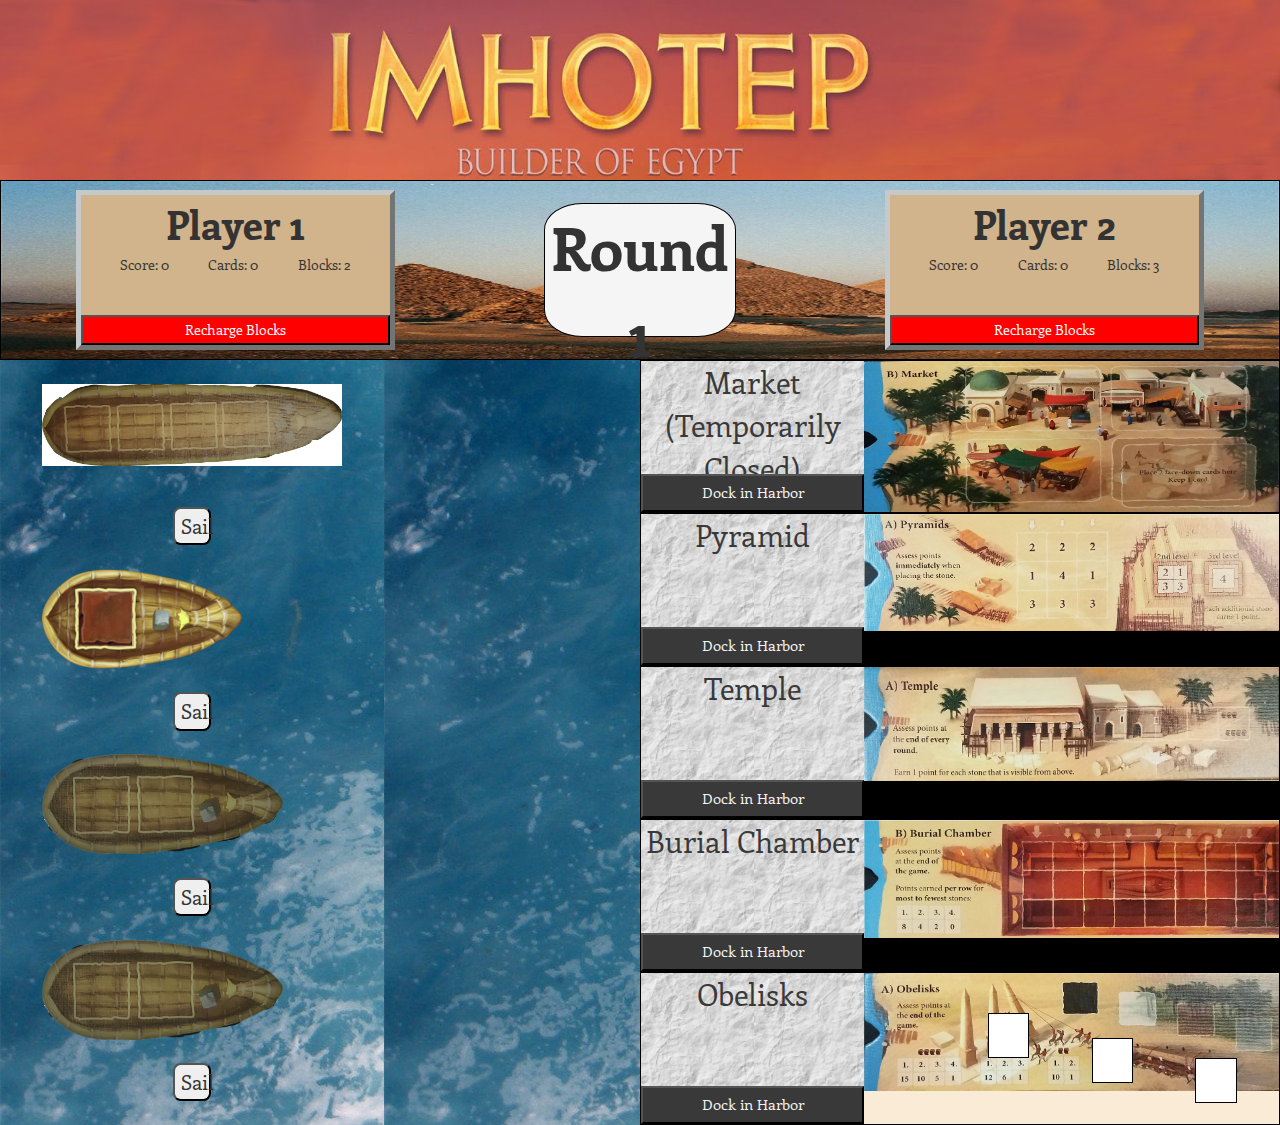
==== commit da07bdbc: "last day cleanup" ====
--- a/index.html
+++ b/index.html
@@ -2,8 +2,10 @@
 <html lang="en">
 <head>
     <title>Imhotep Hackathon</title>
+    
     <link href="https://fonts.googleapis.com/css?family=Enriqueta" rel="stylesheet">
     <link rel="stylesheet" href="style.css">
+    <link rel="stylesheet" href="https://maxcdn.bootstrapcdn.com/bootstrap/3.4.0/css/bootstrap.min.css">
     <script src="https://ajax.googleapis.com/ajax/libs/jquery/3.3.1/jquery.min.js"></script>
     <script src="ships.js"></script>
     <script src="burial_chamber.js"></script>
@@ -15,6 +17,83 @@
     <script src="main.js"></script>
 </head>
 <body>
+    <!-- <div class="modal fade" id="myModal" role="dialog">
+    <div class="modal-dialog modal-lg">
+        <div class="modal-content">
+            <div class="modal-header">
+                <button type="button" class="close" data-dismiss="modal">&times;</button>
+                <h4 class="modal-title">Rules</h4>
+            </div>
+            <div class="modal-complete">  
+            <div class="modal-body">
+                <h3>Objective</h3>
+                <p> Each player assumes the role of an Egyptian master builder. You will have 6 rounds to transport your stones to the various sites and to erect monuments in such a way that you earn the most points. Whenever your turn comes up, you will select one of the following 3 action options:
+                    Get new stones
+                    Place 1 stone on the ship
+                    Sail 1 ship to a site
+                    Delivering the stones gets you various points in various ways - sometimes more points, sometimes fewer; sometimes right away, sometimes at the end of a round, and sometimes at the end of the game. Whoever has the most points after 6 rounds is the winner.
+                </p>
+                <h3>Turns</h3>
+                <p>The player whose turn it is must carry out exactly <strong>one</strong> of the following 4 actions:
+
+                <p><strong>1.</strong> Get New Stones:
+                    Take 3 stones of your color from the stone quarry and place them on your player stats zone. Maximum of 5 per player.
+                    For example, if you only have space for 2 stones and you choose this action, you can only add 2 stones.
+
+                </p>
+                </p>
+
+                <p>
+                    <strong>2.</strong> Place 1 Stone On A Ship:
+                    Take 1 stone from your supply sled token and place it on any empty space on a ship that has not yet sailed to a site.
+                </p>
+                <p><strong>3.</strong> Dock 1 ship to a site board. You must observe 2 conditions, however:
+
+                    The ship must already be loaded with at least the minimum required number of stones. The gray stone symbols at the bow of the ship indicate the minimum number for that ship. This number varies from ship to ship.
+
+                    The site to which the ship is sailing must still have an open dock. In other words, no other ship can have sailed to it in this round.
+
+                    The ship's stones are then unloaded by their owner (indicated by color) in order from front to back and delivered to the site - beginning with the stone placed closest to the front. Ignore any empty spaces on the ship.
+
+                <p>At each of the 5 sites, there are different rules for what the stone's owner will receive for each stone delivered, and when they will receive it. The market and the pyramid are assessed immediately. The temple is assessed at the end of each round.
+
+                    The burial chamber and the obelisks are not assessed until the end of the game.
+                </p>
+
+                <strong>4.</strong> You may sail a ship. You may even sail a ship when you do not have a stone of your own on it. The only requirement is that both of the above conditions must be met. After a site has been sailed to, the now-empty ship remains at the site's mooring area until the end of the round.
+
+                This way, you can see that no more ships can sail to that site during that same round. No more than one ship can sail to any given site per round.
+                </p>
+                <h3>End Of Round</h3>
+                <p>When all 4 ships have been sailed to the sites, the round ends immediately. The pyramid yields points immediately for each stone delivered, in accordance with the number value indicated on the space.
+
+                    Now the temple is assessed. Each stone visible from above yields 1 point. In other words, stones covered by other stones no longer yield any points.
+                </p>
+
+                <h3>End of the Game</h3>
+                <p>The game ends after 6 rounds.
+
+                    Then the final point assessment, or scoring, takes place.
+
+                    Final Point Assessment (scoring)
+                    Start by assessing the stones in the burial chamber.
+
+                    Then it is time to assess the obelisks.
+                    The player with the most points is the winner.
+
+                    In case of a tie: The player with the greater number of stones on his or her supply sled token is the winner. If this is also a tie, the tied players share first place.
+
+
+                </p>
+            </div>
+            <div class="modal-footer">
+                <button type="button" class="btn btn-default" data-dismiss="modal">Let's Play</button>
+            </div>
+        </div>
+    </div>
+</div>
+</div>
+</div> -->
     <div class="header">
         <div class="game-title"></div>
     </div>
@@ -33,7 +112,6 @@
             </div>
             <div class="round-container">
                 <span class="round-title">Round 1</span>
-                <span class="fight">Fight!</span>
             </div>
             <div class="player-two-container">
                 <div class="player-title">
@@ -137,94 +215,16 @@
 
 <!--<head>-->
     <!--<link rel="stylesheet" href="style.css">-->
-    <!--<link rel="stylesheet" href="https://maxcdn.bootstrapcdn.com/bootstrap/3.4.0/css/bootstrap.min.css">-->
+    
     <!--<script src="https://ajax.googleapis.com/ajax/libs/jquery/3.3.1/jquery.min.js"></script>-->
-    <!--<script src="https://maxcdn.bootstrapcdn.com/bootstrap/3.4.0/js/bootstrap.min.js"></script>-->
+    
     <!--<script src="main.js"></script>-->
-    <!--<script type="text/javascript">-->
-        <!--$(window).on('load',function(){-->
-            <!--$('#myModal').modal('show');-->
-        <!--});-->
-    <!--</script>-->
+    
     <!--<div class="container">-->
     <!--</div>-->
 <!--</head>-->
 <!--<body>-->
-<!--<div class="modal fade" id="myModal" role="dialog">-->
-    <!--<div class="modal-dialog modal-lg">-->
-        <!--<div class="modal-content">-->
-            <!--<div class="modal-header">-->
-                <!--<button type="button" class="close" data-dismiss="modal">&times;</button>-->
-                <!--<h4 class="modal-title">Rules</h4>-->
-            <!--</div>-->
-            <!--<div class="modal-body">-->
-                <!--<h3>Objective</h3>-->
-                <!--<p> Each player assumes the role of an Egyptian master builder. You will have 6 rounds to transport your stones to the various sites and to erect monuments in such a way that you earn the most points. Whenever your turn comes up, you will select one of the following 3 action options:-->
-                    <!--Get new stones-->
-                    <!--Place 1 stone on the ship-->
-                    <!--Sail 1 ship to a site-->
-                    <!--Delivering the stones gets you various points in various ways - sometimes more points, sometimes fewer; sometimes right away, sometimes at the end of a round, and sometimes at the end of the game. Whoever has the most points after 6 rounds is the winner.-->
-                <!--</p>-->
-                <!--<h3>Turns</h3>-->
-                <!--<p>The player whose turn it is must carry out exactly <strong>one</strong> of the following 4 actions:-->
-
-                <!--<p><strong>1.</strong> Get New Stones:-->
-                    <!--Take 3 stones of your color from the stone quarry and place them on your player stats zone. Maximum of 5 per player.-->
-                    <!--For example, if you only have space for 2 stones and you choose this action, you can only add 2 stones.-->
-
-                <!--</p>-->
-                <!--</p>-->
-
-                <!--<p>-->
-                    <!--<strong>2.</strong> Place 1 Stone On A Ship:-->
-                    <!--Take 1 stone from your supply sled token and place it on any empty space on a ship that has not yet sailed to a site.-->
-                <!--</p>-->
-                <!--<p><strong>3.</strong> Dock 1 ship to a site board. You must observe 2 conditions, however:-->
-
-                    <!--The ship must already be loaded with at least the minimum required number of stones. The gray stone symbols at the bow of the ship indicate the minimum number for that ship. This number varies from ship to ship.-->
-
-                    <!--The site to which the ship is sailing must still have an open dock. In other words, no other ship can have sailed to it in this round.-->
-
-                    <!--The ship's stones are then unloaded by their owner (indicated by color) in order from front to back and delivered to the site - beginning with the stone placed closest to the front. Ignore any empty spaces on the ship.-->
-
-                <!--<p>At each of the 5 sites, there are different rules for what the stone's owner will receive for each stone delivered, and when they will receive it. The market and the pyramid are assessed immediately. The temple is assessed at the end of each round.-->
-
-                    <!--The burial chamber and the obelisks are not assessed until the end of the game.-->
-                <!--</p>-->
-
-                <!--<strong>4.</strong> You may sail a ship. You may even sail a ship when you do not have a stone of your own on it. The only requirement is that both of the above conditions must be met. After a site has been sailed to, the now-empty ship remains at the site's mooring area until the end of the round.-->
-
-                <!--This way, you can see that no more ships can sail to that site during that same round. No more than one ship can sail to any given site per round.-->
-                <!--</p>-->
-                <!--<h3>End Of Round</h3>-->
-                <!--<p>When all 4 ships have been sailed to the sites, the round ends immediately. The pyramid yields points immediately for each stone delivered, in accordance with the number value indicated on the space.-->
-
-                    <!--Now the temple is assessed. Each stone visible from above yields 1 point. In other words, stones covered by other stones no longer yield any points.-->
-                <!--</p>-->
-
-                <!--<h3>End of the Game</h3>-->
-                <!--<p>The game ends after 6 rounds.-->
-
-                    <!--Then the final point assessment, or scoring, takes place.-->
-
-                    <!--Final Point Assessment (scoring)-->
-                    <!--Start by assessing the stones in the burial chamber.-->
-
-                    <!--Then it is time to assess the obelisks.-->
-                    <!--The player with the most points is the winner.-->
-
-                    <!--In case of a tie: The player with the greater number of stones on his or her supply sled token is the winner. If this is also a tie, the tied players share first place.-->
-
-
-                <!--</p>-->
-            <!--</div>-->
-            <!--<div class="modal-footer">-->
-                <!--<button type="button" class="btn btn-default" data-dismiss="modal">Let's Play</button>-->
-            <!--</div>-->
-        <!--</div>-->
-    <!--</div>-->
-<!--</div>-->
-<!--</div>-->
+
 <!--</body>-->
 <!--</html>-->
 
--- a/style.css
+++ b/style.css
@@ -550,65 +550,55 @@
     left: 20px;
 }
 
-.burialchamber-harbor > .ship {
-    
-}
-
-/*//Andrew's Modal stuff'*/
-
-/*.body {*/
-    /*background-color: orange;*/
-    /*background-image: url("game_pieces/imhotep_cover_c.jpg");*/
-    /*height: 100%;*/
-    /*width: 100%;*/
-/*}*/
-
-
-/*.modal {*/
-    /*display: none;*/
-    /*position: fixed;*/
-
-    /*left: 0;*/
-    /*top: 0;*/
-    /*width: 100%;*/
-    /*height: 100%;*/
-    /*overflow: auto;*/
-    /*background-color: orange;*/
-
-/*}*/
-
-
-/*.modal-content {*/
-    /*background-color: white;*/
-    /*margin: 15% auto;*/
-    /*padding: 20px;*/
-    /*border: 1px solid #888;*/
-    /*width: 100%*/
-/*}*/
-
-/*.modal-title{*/
-    /*background-color: white;*/
-/*}*/
-/*.close {*/
-    /*color: #aaa;*/
-    /*float: right;*/
-    /*font-size: 28px;*/
-    /*font-weight: bold;*/
-/*}*/
-
-/*.close:hover,*/
-/*.close:focus {*/
-    /*color: black;*/
-    /*text-decoration: none;*/
-    /*cursor: pointer;*/
-/*}*/
-
-/*.modal-footer{*/
-    /*background-color: red;*/
-    /*font: white;*/
-/*}*/
-
-/*//Andrew's Modal stuff' end*/
-=======
-}
-
+/* .body {
+    background-color: orange;
+    background-image: url("game_pieces/imhotep_cover_c.jpg");
+    height: 100%;
+   width: 100%;
+}
+
+
+.modal {
+    display: none;
+    position: fixed;
+
+    left: 0;
+    top: 0;
+    width: 100%;
+    height: 100%;
+    overflow: auto;
+    background-color: orange;
+
+}
+
+
+.modal-content {
+    background-color: white;
+    margin: 15% auto;
+    padding: 20px;
+    border: 1px solid #888;
+    width: 100%
+}
+
+.modal-title{
+    background-color: white;
+}
+.close {
+    color: #aaa;
+    float: right;
+    font-size: 28px;
+    font-weight: bold;
+}
+
+.close:hover,
+.close:focus {
+    color: black;
+    text-decoration: none;
+    cursor: pointer;
+}
+
+.modal-footer{
+    background-color: red;
+    font: white;
+}
+ */
--- a/style.css
+++ b/style.css
@@ -550,65 +550,55 @@
     left: 20px;
 }
 
-.burialchamber-harbor > .ship {
-    
-}
-
-/*//Andrew's Modal stuff'*/
-
-/*.body {*/
-    /*background-color: orange;*/
-    /*background-image: url("game_pieces/imhotep_cover_c.jpg");*/
-    /*height: 100%;*/
-    /*width: 100%;*/
-/*}*/
-
-
-/*.modal {*/
-    /*display: none;*/
-    /*position: fixed;*/
-
-    /*left: 0;*/
-    /*top: 0;*/
-    /*width: 100%;*/
-    /*height: 100%;*/
-    /*overflow: auto;*/
-    /*background-color: orange;*/
-
-/*}*/
-
-
-/*.modal-content {*/
-    /*background-color: white;*/
-    /*margin: 15% auto;*/
-    /*padding: 20px;*/
-    /*border: 1px solid #888;*/
-    /*width: 100%*/
-/*}*/
-
-/*.modal-title{*/
-    /*background-color: white;*/
-/*}*/
-/*.close {*/
-    /*color: #aaa;*/
-    /*float: right;*/
-    /*font-size: 28px;*/
-    /*font-weight: bold;*/
-/*}*/
-
-/*.close:hover,*/
-/*.close:focus {*/
-    /*color: black;*/
-    /*text-decoration: none;*/
-    /*cursor: pointer;*/
-/*}*/
-
-/*.modal-footer{*/
-    /*background-color: red;*/
-    /*font: white;*/
-/*}*/
-
-/*//Andrew's Modal stuff' end*/
-=======
-}
-
+/* .body {
+    background-color: orange;
+    background-image: url("game_pieces/imhotep_cover_c.jpg");
+    height: 100%;
+   width: 100%;
+}
+
+
+.modal {
+    display: none;
+    position: fixed;
+
+    left: 0;
+    top: 0;
+    width: 100%;
+    height: 100%;
+    overflow: auto;
+    background-color: orange;
+
+}
+
+
+.modal-content {
+    background-color: white;
+    margin: 15% auto;
+    padding: 20px;
+    border: 1px solid #888;
+    width: 100%
+}
+
+.modal-title{
+    background-color: white;
+}
+.close {
+    color: #aaa;
+    float: right;
+    font-size: 28px;
+    font-weight: bold;
+}
+
+.close:hover,
+.close:focus {
+    color: black;
+    text-decoration: none;
+    cursor: pointer;
+}
+
+.modal-footer{
+    background-color: red;
+    font: white;
+}
+ */
